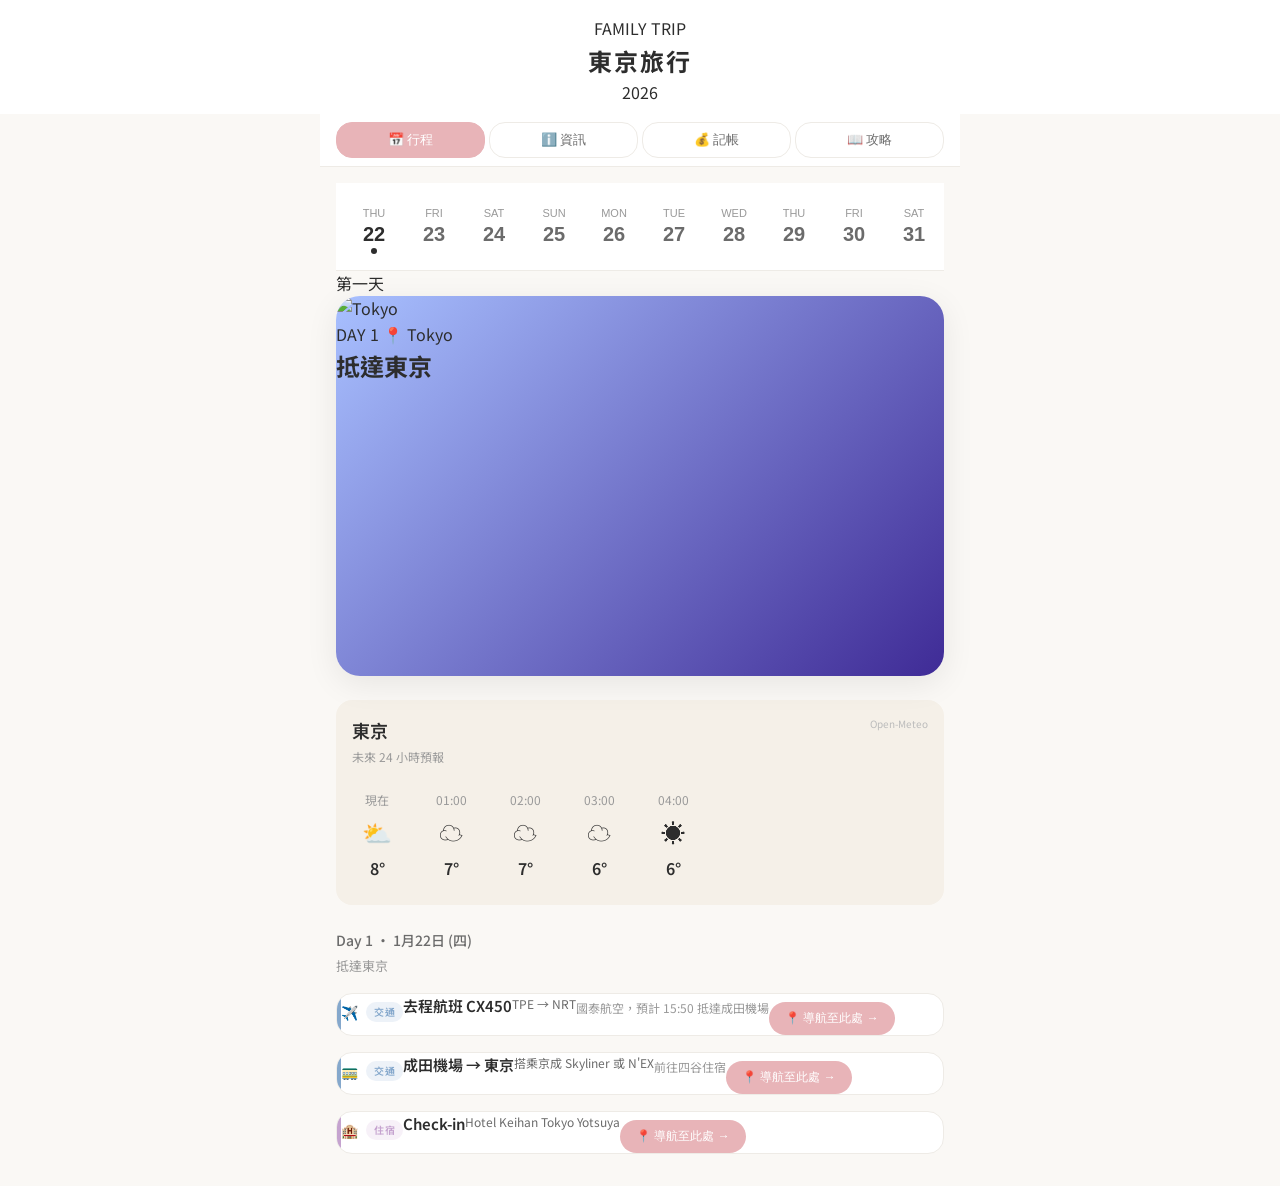
==== index.html @ bd7665ee "Add travel planner web app with Japanese minimal light theme" ====
<!DOCTYPE html>
<html lang="zh-TW">
<head>
    <meta charset="UTF-8">
    <meta name="viewport" content="width=device-width, initial-scale=1.0, maximum-scale=1.0, user-scalable=no">
    <meta name="theme-color" content="#FAF8F5">
    <meta name="apple-mobile-web-app-capable" content="yes">
    <meta name="apple-mobile-web-app-status-bar-style" content="black-translucent">
    <title>🗾 JAPAN TRIP 2026</title>
    <link rel="stylesheet" href="css/styles.css">
    <link rel="preconnect" href="https://fonts.googleapis.com">
    <link rel="preconnect" href="https://fonts.gstatic.com" crossorigin>
    <link href="https://fonts.googleapis.com/css2?family=Inter:wght@400;500;600;700&family=Noto+Sans+TC:wght@400;500;700&display=swap" rel="stylesheet">
</head>
<body>
    <div id="app">
        <!-- Header -->
        <header class="header">
            <div class="header-content">
                <div class="header-top-label">FAMILY TRIP</div>
                <div class="header-main">
                    <h1 class="logo-text">東京旅行</h1>
                    <span class="year-badge">2026</span>
                </div>
            </div>
        </header>

        <!-- Tab Navigation -->
        <nav class="tab-nav">
            <button class="tab-btn active" data-tab="itinerary">📅 行程</button>
            <button class="tab-btn" data-tab="info">ℹ️ 資訊</button>
            <button class="tab-btn" data-tab="budget">💰 記帳</button>
            <button class="tab-btn" data-tab="guide">📖 攻略</button>
        </nav>

        <!-- Main Content -->
        <main class="main-content">
            
            <!-- ==================== Itinerary Tab ==================== -->
            <section id="itineraryTab" class="tab-content active">
                <!-- Day Selector -->
                <div class="day-selector">
                    <div class="day-chips" id="dayChips">
                        <!-- Generated by JS -->
                    </div>
                </div>

                <!-- Day Indicator + Hero Card -->
                <div class="day-hero-container">
                    <div class="day-indicator">
                        <span class="day-num" id="dayIndicatorNum">第一天</span>
                    </div>
                    <div class="hero-card" id="heroCard">
                        <img src="https://images.unsplash.com/photo-1540959733332-eab4deabeeaf?w=800&q=80" alt="Tokyo" class="hero-image">
                        <div class="hero-overlay">
                            <div class="hero-day-badge">DAY 1 📍 東京</div>
                            <h2 class="hero-title">東京輕井澤之旅</h2>
                        </div>
                    </div>
                </div>

                <!-- Weather Card -->
                <div id="weatherCard">
                    <div class="weather-card">
                        <div class="weather-header">
                            <span class="weather-location">載入天氣中...</span>
                        </div>
                    </div>
                </div>

                <!-- Day Header -->
                <h2 class="day-title" id="dayTitle">Day 1 · 1月22日 (四)</h2>
                <p class="day-subtitle" id="daySubtitle">抵達東京</p>

                <!-- Timeline -->
                <div class="timeline" id="timeline">
                    <!-- Generated by JS -->
                </div>
            </section>

            <!-- ==================== Info Tab ==================== -->
            <section id="infoTab" class="tab-content">
                <!-- Flight Info -->
                <div class="info-section">
                    <h2 class="section-title">✈️ 航班資訊</h2>
                    <div id="flightInfo">
                        <!-- Generated by JS -->
                    </div>
                </div>

                <!-- Hotel Info -->
                <div class="info-section">
                    <h2 class="section-title">🏨 住宿資訊</h2>
                    <div id="hotelInfo">
                        <!-- Generated by JS -->
                    </div>
                </div>

                <!-- Emergency Contacts -->
                <div class="info-section">
                    <h2 class="section-title">🆘 緊急聯絡電話</h2>
                    <div id="emergencyInfo">
                        <!-- Generated by JS -->
                    </div>
                </div>
            </section>

            <!-- ==================== Budget Tab ==================== -->
            <section id="budgetTab" class="tab-content">
                <!-- Budget Overview -->
                <div class="budget-overview" id="budgetOverview">
                    <!-- Generated by JS -->
                </div>

                <!-- Calculator -->
                <div class="calculator">
                    <div class="calc-display">
                        <div class="calc-amount" id="calcAmount">¥ 0</div>
                        <div class="calc-converted" id="calcConverted">≈ NT$ 0</div>
                    </div>
                    <div class="calc-grid">
                        <button class="calc-btn" data-value="7">7</button>
                        <button class="calc-btn" data-value="8">8</button>
                        <button class="calc-btn" data-value="9">9</button>
                        <button class="calc-btn clear" data-value="C">C</button>
                        <button class="calc-btn" data-value="4">4</button>
                        <button class="calc-btn" data-value="5">5</button>
                        <button class="calc-btn" data-value="6">6</button>
                        <button class="calc-btn" data-value="DEL">⌫</button>
                        <button class="calc-btn" data-value="1">1</button>
                        <button class="calc-btn" data-value="2">2</button>
                        <button class="calc-btn" data-value="3">3</button>
                        <button class="calc-btn action" id="addExpenseBtn" rowspan="2">記帳</button>
                        <button class="calc-btn" data-value="0">0</button>
                        <button class="calc-btn wide" data-value="00">00</button>
                    </div>
                </div>

                <!-- Category Selector -->
                <div class="category-selector">
                    <button class="category-btn active" data-category="food">🍜 餐飲</button>
                    <button class="category-btn" data-category="transport">🚃 交通</button>
                    <button class="category-btn" data-category="ticket">🎫 門票</button>
                    <button class="category-btn" data-category="shopping">🛒 購物</button>
                    <button class="category-btn" data-category="other">📦 其他</button>
                </div>

                <!-- Expense List -->
                <div class="section-title mt-lg">📊 消費紀錄</div>
                <div id="expenseList">
                    <!-- Generated by JS -->
                </div>
            </section>

            <!-- ==================== Guide Tab ==================== -->
            <section id="guideTab" class="tab-content">
                <h2 class="section-title">📖 景點攻略</h2>
                <p class="day-subtitle mb-lg">精選景點故事與美食推薦</p>
                <div id="guideList">
                    <!-- Generated by JS -->
                </div>
            </section>

        </main>

        <!-- ==================== Settings Modal ==================== -->
        <div class="modal-overlay" id="settingsModal">
            <div class="modal-content">
                <div class="modal-header">
                    <h3 class="modal-title">⚙️ 設定</h3>
                    <button class="modal-close">✕</button>
                </div>
                
                <div class="settings-section">
                    <label class="settings-label">匯率 (¥1 = NT$)</label>
                    <input type="number" id="exchangeRateInput" class="settings-input" step="0.001" value="0.215">
                </div>
                
                <div class="settings-section">
                    <label class="settings-label">預算總額 (¥)</label>
                    <input type="number" id="budgetInput" class="settings-input" value="200000">
                </div>
                
                <button class="nav-button" id="saveSettingsBtn" style="width: 100%; justify-content: center; margin-top: 16px;">
                    💾 儲存設定
                </button>
            </div>
        </div>

    </div>

    <!-- Scripts -->
    <script src="js/data.js"></script>
    <script src="js/weather.js"></script>
    <script src="js/app.js"></script>
</body>
</html>
---- css/styles.css ----
/* ============================================
   Japan Trip 2026 - 日式簡約風 (Japanese Minimal)
   ============================================ */

/* CSS Variables - 暖白色調 */
:root {
  /* 背景色 */
  --bg-primary: #FAF8F5;
  --bg-secondary: #FFFFFF;
  --bg-card: #FFFFFF;
  --bg-warm: #F5F0E8;
  --bg-accent: #FFF5F5;
  
  /* 文字色 */
  --text-primary: #2D2D2D;
  --text-secondary: #6B6B6B;
  --text-muted: #999999;
  --text-light: #BBBBBB;
  
  /* 強調色 */
  --color-primary: #E8B4B8;
  --color-accent: #D4A5A5;
  --color-highlight: #FFE4E1;
  
  /* 分類色彩 */
  --color-attraction: #7EB5A6;
  --color-restaurant: #E8A87C;
  --color-transport: #85A8CC;
  --color-hotel: #C5A3CF;
  --color-shopping: #E8B4B8;
  --color-activity: #F0C987;
  
  /* 邊框 */
  --border-color: #EEEBE6;
  --border-light: #F5F2ED;
  
  /* 間距 */
  --spacing-xs: 4px;
  --spacing-sm: 8px;
  --spacing-md: 16px;
  --spacing-lg: 24px;
  --spacing-xl: 32px;
  
  /* 圓角 */
  --radius-sm: 8px;
  --radius-md: 12px;
  --radius-lg: 16px;
  --radius-xl: 24px;
  --radius-full: 9999px;
  
  /* 陰影 */
  --shadow-sm: 0 2px 8px rgba(0, 0, 0, 0.04);
  --shadow-md: 0 4px 16px rgba(0, 0, 0, 0.06);
  --shadow-lg: 0 8px 32px rgba(0, 0, 0, 0.08);
  
  /* 動畫 */
  --transition-fast: 150ms ease;
  --transition-normal: 250ms ease;
}

/* Reset & Base */
*, *::before, *::after {
  box-sizing: border-box;
  margin: 0;
  padding: 0;
}

html {
  font-size: 16px;
  -webkit-text-size-adjust: 100%;
}

body {
  font-family: 'Noto Sans TC', 'Inter', -apple-system, BlinkMacSystemFont, sans-serif;
  background: var(--bg-primary);
  color: var(--text-primary);
  line-height: 1.6;
  min-height: 100vh;
  -webkit-font-smoothing: antialiased;
}

/* ============================================
   Header - 簡約頂部
   ============================================ */
.header {
  background: var(--bg-secondary);
  padding: var(--spacing-md) var(--spacing-md) var(--spacing-sm);
  text-align: center;
  position: relative;
}

.header-content {
  max-width: 640px;
  margin: 0 auto;
}

.header-label {
  font-size: 10px;
  letter-spacing: 3px;
  color: var(--text-muted);
  text-transform: uppercase;
  margin-bottom: var(--spacing-xs);
}

.logo {
  display: flex;
  align-items: center;
  justify-content: center;
  gap: var(--spacing-sm);
}

.logo-icon {
  display: none;
}

.logo-text {
  font-size: 24px;
  font-weight: 700;
  color: var(--text-primary);
  letter-spacing: 2px;
}

.logo-year {
  display: inline-flex;
  align-items: center;
  padding: 4px 12px;
  background: var(--bg-primary);
  border: 1px solid var(--border-color);
  border-radius: var(--radius-full);
  font-size: 12px;
  font-weight: 600;
  color: var(--text-secondary);
}

.header-subtitle {
  font-size: 10px;
  letter-spacing: 3px;
  color: var(--text-muted);
  text-transform: uppercase;
  margin-bottom: var(--spacing-xs);
}

.settings-btn {
  position: absolute;
  right: var(--spacing-md);
  top: 50%;
  transform: translateY(-50%);
  width: 36px;
  height: 36px;
  border-radius: var(--radius-full);
  background: transparent;
  border: none;
  color: var(--text-secondary);
  font-size: 18px;
  cursor: pointer;
}

/* ============================================
   Date Selector - 橫向日曆
   ============================================ */
.day-selector {
  display: flex;
  align-items: stretch;
  background: var(--bg-secondary);
  padding: var(--spacing-md) 0;
  border-bottom: 1px solid var(--border-color);
  overflow-x: auto;
  -webkit-overflow-scrolling: touch;
}

.day-selector::-webkit-scrollbar {
  display: none;
}

.day-nav-btn {
  display: none;
}

.day-chips {
  display: flex;
  gap: 0;
  width: 100%;
  justify-content: space-around;
  padding: 0 var(--spacing-sm);
}

.day-chip {
  display: flex;
  flex-direction: column;
  align-items: center;
  padding: var(--spacing-sm) var(--spacing-md);
  background: transparent;
  border: none;
  cursor: pointer;
  position: relative;
  min-width: 50px;
}

.day-chip-label {
  font-size: 11px;
  font-weight: 500;
  color: var(--text-muted);
  text-transform: uppercase;
  margin-bottom: 4px;
}

.day-chip-date {
  font-size: 20px;
  font-weight: 600;
  color: var(--text-secondary);
}

.day-chip.active .day-chip-date {
  color: var(--text-primary);
}

.day-chip.active::after {
  content: '';
  position: absolute;
  bottom: 0;
  left: 50%;
  transform: translateX(-50%);
  width: 6px;
  height: 6px;
  background: var(--text-primary);
  border-radius: 50%;
}

/* ============================================
   Tab Navigation
   ============================================ */
.tab-nav {
  display: flex;
  gap: var(--spacing-xs);
  padding: var(--spacing-sm) var(--spacing-md);
  background: var(--bg-secondary);
  border-bottom: 1px solid var(--border-color);
  overflow-x: auto;
  max-width: 640px;
  margin: 0 auto;
}

.tab-btn {
  flex: 1;
  padding: var(--spacing-sm) var(--spacing-md);
  border-radius: var(--radius-lg);
  background: transparent;
  border: 1px solid var(--border-color);
  color: var(--text-secondary);
  font-size: 13px;
  font-weight: 500;
  cursor: pointer;
  transition: all var(--transition-fast);
  white-space: nowrap;
}

.tab-btn:hover {
  background: var(--bg-primary);
}

.tab-btn.active {
  background: var(--color-primary);
  border-color: var(--color-primary);
  color: white;
}

/* ============================================
   Main Content
   ============================================ */
.main-content {
  max-width: 640px;
  margin: 0 auto;
  padding: var(--spacing-md);
}

.tab-content {
  display: none;
  animation: fadeIn var(--transition-normal);
}

.tab-content.active {
  display: block;
}

@keyframes fadeIn {
  from { opacity: 0; transform: translateY(8px); }
  to { opacity: 1; transform: translateY(0); }
}

/* ============================================
   Day Header - 第X天
   ============================================ */
.day-header-section {
  display: flex;
  align-items: flex-start;
  gap: var(--spacing-md);
  margin-bottom: var(--spacing-md);
}

.day-number-vertical {
  writing-mode: vertical-rl;
  font-size: 18px;
  font-weight: 700;
  color: var(--text-secondary);
  letter-spacing: 6px;
  padding: var(--spacing-sm) 0;
  border-left: 2px solid var(--color-primary);
  padding-left: var(--spacing-sm);
}

.day-title {
  font-size: 14px;
  font-weight: 500;
  color: var(--text-secondary);
  margin-bottom: var(--spacing-xs);
}

.day-subtitle {
  font-size: 13px;
  color: var(--text-muted);
  margin-bottom: var(--spacing-md);
}

/* ============================================
   Hero Card - 景點大圖卡片
   ============================================ */
.hero-card {
  position: relative;
  border-radius: var(--radius-xl);
  overflow: hidden;
  margin-bottom: var(--spacing-lg);
  box-shadow: var(--shadow-lg);
  aspect-ratio: 16 / 10;
  background: linear-gradient(135deg, #a8c0ff 0%, #3f2b96 100%);
}

.hero-card-image {
  width: 100%;
  height: 100%;
  object-fit: cover;
}

.hero-card-overlay {
  position: absolute;
  inset: 0;
  background: linear-gradient(
    to bottom,
    transparent 0%,
    transparent 40%,
    rgba(0, 0, 0, 0.6) 100%
  );
  display: flex;
  flex-direction: column;
  justify-content: space-between;
  padding: var(--spacing-md);
}

.hero-card-badge {
  align-self: flex-start;
  display: inline-flex;
  align-items: center;
  gap: var(--spacing-xs);
  padding: 6px 12px;
  background: rgba(255, 255, 255, 0.95);
  border-radius: var(--radius-full);
  font-size: 12px;
  font-weight: 600;
  color: var(--text-primary);
}

.hero-card-content {
  color: white;
}

.hero-card-location {
  font-size: 12px;
  opacity: 0.9;
  margin-bottom: 4px;
}

.hero-card-title {
  font-size: 22px;
  font-weight: 700;
  text-shadow: 0 2px 8px rgba(0, 0, 0, 0.3);
}

/* ============================================
   Weather Card - 天氣預報
   ============================================ */
.weather-card {
  background: var(--bg-warm);
  border-radius: var(--radius-lg);
  padding: var(--spacing-md);
  margin-bottom: var(--spacing-lg);
}

.weather-header {
  display: flex;
  justify-content: space-between;
  align-items: flex-start;
  margin-bottom: var(--spacing-md);
}

.weather-location {
  font-size: 18px;
  font-weight: 600;
  color: var(--text-primary);
}

.weather-subtitle {
  font-size: 12px;
  color: var(--text-muted);
  margin-top: 2px;
}

.weather-temp {
  font-size: 24px;
  font-weight: 700;
  color: var(--text-primary);
}

.weather-credit {
  font-size: 10px;
  color: var(--text-light);
}

.weather-forecast {
  display: flex;
  gap: var(--spacing-lg);
  overflow-x: auto;
  padding: var(--spacing-sm) 0;
  -webkit-overflow-scrolling: touch;
}

.weather-forecast::-webkit-scrollbar {
  display: none;
}

.weather-hour {
  display: flex;
  flex-direction: column;
  align-items: center;
  min-width: 50px;
}

.weather-time {
  font-size: 12px;
  color: var(--text-muted);
  margin-bottom: var(--spacing-xs);
}

.weather-icon {
  font-size: 24px;
  margin-bottom: var(--spacing-xs);
}

.weather-hour-temp {
  font-size: 16px;
  font-weight: 600;
  color: var(--text-primary);
}

/* Legacy weather card support */
.weather-details {
  display: flex;
  gap: var(--spacing-md);
  font-size: 13px;
  color: var(--text-secondary);
}

.weather-warning {
  display: flex;
  align-items: center;
  gap: var(--spacing-sm);
  padding: var(--spacing-sm) var(--spacing-md);
  background: var(--color-highlight);
  border-radius: var(--radius-md);
  font-size: 13px;
  color: #B8860B;
  margin-top: var(--spacing-sm);
}

/* ============================================
   Timeline & Event Cards
   ============================================ */
.timeline {
  position: relative;
}

.timeline-item {
  margin-bottom: var(--spacing-md);
}

.timeline-dot {
  display: none;
}

.timeline-time {
  display: none;
}

/* Event Card - 時間軸卡片 */
.event-card {
  display: flex;
  align-items: stretch;
  background: var(--bg-card);
  border: 1px solid var(--border-color);
  border-radius: var(--radius-lg);
  overflow: hidden;
  transition: all var(--transition-fast);
}

.event-card:hover {
  box-shadow: var(--shadow-md);
  transform: translateY(-2px);
}

/* Card Left Accent */
.event-card::before {
  content: '';
  width: 4px;
  flex-shrink: 0;
}

.event-card.attraction::before { background: var(--color-attraction); }
.event-card.restaurant::before { background: var(--color-restaurant); }
.event-card.transport::before { background: var(--color-transport); }
.event-card.hotel::before { background: var(--color-hotel); }
.event-card.shopping::before { background: var(--color-shopping); }
.event-card.activity::before { background: var(--color-activity); }

/* Card Time Block */
.card-time-block {
  display: flex;
  flex-direction: column;
  align-items: center;
  justify-content: center;
  padding: var(--spacing-md);
  min-width: 65px;
  background: var(--bg-primary);
  border-right: 1px solid var(--border-color);
}

.card-time-icon {
  font-size: 18px;
  margin-bottom: var(--spacing-xs);
  color: var(--text-muted);
}

.card-start-time {
  font-size: 16px;
  font-weight: 700;
  color: var(--text-primary);
}

.card-time-label {
  font-size: 9px;
  color: var(--text-muted);
  text-transform: uppercase;
}

/* Card Main Content */
.card-main {
  flex: 1;
  padding: var(--spacing-md);
  display: flex;
  flex-direction: column;
  justify-content: center;
}

.card-header {
  display: flex;
  align-items: center;
  gap: var(--spacing-sm);
  margin-bottom: var(--spacing-xs);
}

.card-icon {
  font-size: 14px;
}

.card-type {
  font-size: 10px;
  font-weight: 600;
  padding: 2px 8px;
  border-radius: var(--radius-full);
  background: var(--bg-primary);
  text-transform: uppercase;
  letter-spacing: 0.5px;
}

.event-card.attraction .card-type { 
  background: rgba(126, 181, 166, 0.15); 
  color: var(--color-attraction); 
}
.event-card.restaurant .card-type { 
  background: rgba(232, 168, 124, 0.15); 
  color: var(--color-restaurant); 
}
.event-card.transport .card-type { 
  background: rgba(133, 168, 204, 0.15); 
  color: var(--color-transport); 
}
.event-card.hotel .card-type { 
  background: rgba(197, 163, 207, 0.15); 
  color: var(--color-hotel); 
}
.event-card.shopping .card-type { 
  background: rgba(232, 180, 184, 0.15); 
  color: var(--color-shopping); 
}
.event-card.activity .card-type { 
  background: rgba(240, 201, 135, 0.15); 
  color: var(--color-activity); 
}

.card-title {
  font-size: 15px;
  font-weight: 600;
  color: var(--text-primary);
  margin-bottom: 2px;
}

.card-subtitle {
  font-size: 12px;
  color: var(--text-secondary);
}

.card-description {
  font-size: 12px;
  color: var(--text-muted);
  margin-top: var(--spacing-xs);
}

/* Card Right - End Time */
.card-end-block {
  display: flex;
  flex-direction: column;
  align-items: center;
  justify-content: center;
  padding: var(--spacing-md);
  min-width: 55px;
  border-left: 1px solid var(--border-color);
}

.card-end-time {
  font-size: 13px;
  font-weight: 600;
  color: var(--text-secondary);
}

.card-end-label {
  font-size: 9px;
  color: var(--text-muted);
}

/* Tags */
.tags {
  display: flex;
  flex-wrap: wrap;
  gap: var(--spacing-xs);
  margin-top: var(--spacing-sm);
}

.tag {
  padding: 3px 8px;
  border-radius: var(--radius-full);
  font-size: 10px;
  font-weight: 500;
}

.tag-must-eat {
  background: rgba(232, 168, 124, 0.15);
  color: var(--color-restaurant);
}

.tag-must-order {
  background: rgba(240, 201, 135, 0.15);
  color: #B8860B;
}

.tag-must-photo {
  background: rgba(126, 181, 166, 0.15);
  color: var(--color-attraction);
}

.tag-warning {
  background: rgba(239, 68, 68, 0.1);
  color: #DC2626;
}

.tag-tip {
  background: rgba(133, 168, 204, 0.15);
  color: var(--color-transport);
}

/* Navigation Button */
.nav-button {
  display: inline-flex;
  align-items: center;
  gap: var(--spacing-sm);
  padding: var(--spacing-sm) var(--spacing-md);
  background: var(--color-primary);
  color: white;
  border: none;
  border-radius: var(--radius-full);
  font-size: 12px;
  font-weight: 500;
  cursor: pointer;
  transition: all var(--transition-fast);
  margin-top: var(--spacing-sm);
}

.nav-button:hover {
  background: var(--color-accent);
  transform: translateY(-1px);
}

/* ============================================
   Info Tab - 資訊頁面
   ============================================ */
.info-section {
  margin-bottom: var(--spacing-xl);
}

.section-title {
  font-size: 15px;
  font-weight: 600;
  color: var(--text-primary);
  margin-bottom: var(--spacing-md);
  display: flex;
  align-items: center;
  gap: var(--spacing-sm);
}

.info-card {
  background: var(--bg-card);
  border: 1px solid var(--border-color);
  border-radius: var(--radius-lg);
  padding: var(--spacing-md);
}

/* Flight Info */
.flight-info {
  padding: var(--spacing-md) 0;
  border-bottom: 1px solid var(--border-color);
}

.flight-info:last-child {
  border-bottom: none;
  padding-bottom: 0;
}

.flight-info:first-child {
  padding-top: 0;
}

.flight-code {
  font-size: 12px;
  font-weight: 600;
  color: var(--color-transport);
  margin-bottom: var(--spacing-xs);
}

.flight-route {
  display: flex;
  align-items: center;
  gap: var(--spacing-sm);
  font-size: 18px;
  font-weight: 700;
  color: var(--text-primary);
  margin-bottom: var(--spacing-xs);
}

.flight-arrow {
  color: var(--text-muted);
  font-size: 14px;
}

.flight-details {
  font-size: 12px;
  color: var(--text-secondary);
}

/* Hotel Info */
.hotel-item {
  padding: var(--spacing-md) 0;
  border-bottom: 1px solid var(--border-color);
}

.hotel-item:last-child {
  border-bottom: none;
}

.hotel-item:first-child {
  padding-top: 0;
}

.hotel-days {
  font-size: 10px;
  font-weight: 600;
  color: var(--color-hotel);
  margin-bottom: var(--spacing-xs);
  text-transform: uppercase;
}

.hotel-name {
  font-size: 14px;
  font-weight: 600;
  color: var(--text-primary);
  margin-bottom: var(--spacing-xs);
}

.hotel-address,
.hotel-phone {
  font-size: 12px;
  color: var(--text-secondary);
  margin-bottom: 2px;
}

/* Emergency */
.emergency-category {
  padding: var(--spacing-sm) 0;
  border-bottom: 1px solid var(--border-color);
}

.emergency-category:last-child {
  border-bottom: none;
}

.emergency-title {
  font-size: 12px;
  font-weight: 600;
  color: var(--text-primary);
  margin-bottom: var(--spacing-xs);
}

.emergency-item {
  display: flex;
  justify-content: space-between;
  font-size: 12px;
  color: var(--text-secondary);
  padding: 3px 0;
}

.emergency-number {
  font-weight: 600;
  color: var(--color-transport);
  text-decoration: none;
}

/* ============================================
   Budget Tab - 記帳頁面
   ============================================ */
.budget-overview {
  background: linear-gradient(135deg, var(--color-primary) 0%, var(--color-accent) 100%);
  border-radius: var(--radius-xl);
  padding: var(--spacing-lg);
  margin-bottom: var(--spacing-lg);
  color: white;
  text-align: center;
}

.budget-total-label {
  font-size: 11px;
  opacity: 0.9;
  margin-bottom: var(--spacing-xs);
  text-transform: uppercase;
  letter-spacing: 1px;
}

.budget-total {
  font-size: 28px;
  font-weight: 700;
  margin-bottom: var(--spacing-md);
}

.budget-progress {
  height: 5px;
  background: rgba(255, 255, 255, 0.3);
  border-radius: var(--radius-full);
  overflow: hidden;
  margin-bottom: var(--spacing-md);
}

.budget-progress-bar {
  height: 100%;
  background: white;
  border-radius: var(--radius-full);
  transition: width var(--transition-normal);
}

.budget-stats {
  display: flex;
  justify-content: space-between;
  font-size: 12px;
  opacity: 0.9;
}

.budget-spent,
.budget-remaining {
  color: inherit;
}

/* Calculator */
.calculator {
  background: var(--bg-card);
  border: 1px solid var(--border-color);
  border-radius: var(--radius-lg);
  padding: var(--spacing-md);
  margin-bottom: var(--spacing-lg);
}

.calc-display {
  text-align: right;
  padding: var(--spacing-md);
  background: var(--bg-primary);
  border-radius: var(--radius-md);
  margin-bottom: var(--spacing-md);
}

.calc-amount {
  font-size: 28px;
  font-weight: 700;
  color: var(--text-primary);
}

.calc-converted {
  font-size: 13px;
  color: var(--text-secondary);
}

.calc-grid {
  display: grid;
  grid-template-columns: repeat(4, 1fr);
  gap: var(--spacing-sm);
}

.calc-btn {
  padding: var(--spacing-md);
  border-radius: var(--radius-md);
  background: var(--bg-primary);
  border: 1px solid var(--border-color);
  color: var(--text-primary);
  font-size: 18px;
  font-weight: 600;
  cursor: pointer;
  transition: all var(--transition-fast);
}

.calc-btn:hover {
  background: var(--border-color);
}

.calc-btn:active {
  transform: scale(0.95);
}

.calc-btn.action {
  background: var(--color-primary);
  border-color: var(--color-primary);
  color: white;
  grid-row: span 2;
}

.calc-btn.action:hover {
  background: var(--color-accent);
}

.calc-btn.clear {
  color: #DC2626;
}

.calc-btn.wide {
  grid-column: span 2;
}

/* Category Selector */
.category-selector {
  display: flex;
  gap: var(--spacing-sm);
  margin-bottom: var(--spacing-lg);
  overflow-x: auto;
  padding: var(--spacing-xs) 0;
  -webkit-overflow-scrolling: touch;
}

.category-selector::-webkit-scrollbar {
  display: none;
}

.category-btn {
  padding: var(--spacing-sm) var(--spacing-md);
  border-radius: var(--radius-full);
  background: var(--bg-card);
  border: 1px solid var(--border-color);
  color: var(--text-secondary);
  font-size: 12px;
  cursor: pointer;
  white-space: nowrap;
  transition: all var(--transition-fast);
}

.category-btn:hover {
  background: var(--bg-primary);
}

.category-btn.active {
  background: var(--color-primary);
  border-color: var(--color-primary);
  color: white;
}

/* Expense List */
.expense-list {
  background: var(--bg-card);
  border: 1px solid var(--border-color);
  border-radius: var(--radius-lg);
  overflow: hidden;
}

.expense-item {
  display: flex;
  justify-content: space-between;
  align-items: center;
  padding: var(--spacing-md);
  border-bottom: 1px solid var(--border-color);
}

.expense-item:last-child {
  border-bottom: none;
}

.expense-info {
  display: flex;
  align-items: center;
  gap: var(--spacing-sm);
}

.expense-icon {
  width: 32px;
  height: 32px;
  border-radius: var(--radius-md);
  display: flex;
  align-items: center;
  justify-content: center;
  font-size: 16px;
  background: var(--bg-primary);
}

.expense-name {
  font-size: 13px;
  font-weight: 500;
  color: var(--text-primary);
}

.expense-date {
  font-size: 11px;
  color: var(--text-muted);
}

.expense-jpy {
  font-size: 14px;
  font-weight: 600;
  color: var(--text-primary);
  text-align: right;
}

.expense-twd {
  font-size: 11px;
  color: var(--text-muted);
  text-align: right;
}

/* ============================================
   Guide Tab - 攻略頁面
   ============================================ */
.guide-card {
  background: var(--bg-card);
  border: 1px solid var(--border-color);
  border-radius: var(--radius-lg);
  padding: var(--spacing-md);
  margin-bottom: var(--spacing-md);
}

.guide-header {
  display: flex;
  align-items: center;
  gap: var(--spacing-sm);
  margin-bottom: var(--spacing-md);
}

.guide-icon {
  font-size: 24px;
}

.guide-title {
  font-size: 16px;
  font-weight: 600;
  color: var(--text-primary);
}

.guide-section {
  margin-bottom: var(--spacing-md);
}

.guide-section:last-child {
  margin-bottom: 0;
}

.guide-section-title {
  font-size: 12px;
  font-weight: 600;
  color: var(--color-primary);
  margin-bottom: var(--spacing-sm);
}

.guide-text {
  font-size: 13px;
  color: var(--text-secondary);
  line-height: 1.7;
}

.guide-list {
  list-style: none;
}

.guide-list li {
  position: relative;
  padding-left: var(--spacing-md);
  margin-bottom: var(--spacing-xs);
  font-size: 12px;
  color: var(--text-secondary);
}

.guide-list li::before {
  content: '•';
  position: absolute;
  left: 0;
  color: var(--color-primary);
}

.guide-info {
  display: flex;
  gap: var(--spacing-md);
  flex-wrap: wrap;
  font-size: 11px;
  color: var(--text-secondary);
  padding: var(--spacing-sm);
  background: var(--bg-primary);
  border-radius: var(--radius-md);
  margin-bottom: var(--spacing-md);
}

/* ============================================
   Modals
   ============================================ */
.modal-overlay {
  position: fixed;
  inset: 0;
  background: rgba(0, 0, 0, 0.4);
  backdrop-filter: blur(4px);
  z-index: 200;
  display: none;
  align-items: flex-end;
  justify-content: center;
}

.modal-overlay.active {
  display: flex;
}

.modal-content {
  background: var(--bg-card);
  border-radius: var(--radius-xl) var(--radius-xl) 0 0;
  padding: var(--spacing-lg);
  width: 100%;
  max-width: 640px;
  max-height: 80vh;
  overflow-y: auto;
  animation: slideUp var(--transition-normal);
}

@keyframes slideUp {
  from { transform: translateY(100%); }
  to { transform: translateY(0); }
}

.modal-header {
  display: flex;
  justify-content: space-between;
  align-items: center;
  margin-bottom: var(--spacing-lg);
}

.modal-title {
  font-size: 17px;
  font-weight: 600;
}

.modal-close {
  width: 32px;
  height: 32px;
  border-radius: var(--radius-full);
  background: var(--bg-primary);
  border: 1px solid var(--border-color);
  color: var(--text-secondary);
  font-size: 14px;
  cursor: pointer;
  display: flex;
  align-items: center;
  justify-content: center;
}

/* Settings */
.settings-section {
  margin-bottom: var(--spacing-lg);
}

.settings-label {
  font-size: 12px;
  font-weight: 500;
  color: var(--text-secondary);
  margin-bottom: var(--spacing-sm);
  display: block;
}

.settings-input {
  width: 100%;
  padding: var(--spacing-md);
  border-radius: var(--radius-md);
  background: var(--bg-primary);
  border: 1px solid var(--border-color);
  color: var(--text-primary);
  font-size: 15px;
}

.settings-input:focus {
  outline: none;
  border-color: var(--color-primary);
}

/* ============================================
   Empty & Loading States
   ============================================ */
.empty-state {
  text-align: center;
  padding: var(--spacing-xl) var(--spacing-md);
  color: var(--text-muted);
}

.empty-state-icon {
  font-size: 40px;
  margin-bottom: var(--spacing-md);
  opacity: 0.5;
}

.empty-state-text {
  font-size: 14px;
}

.loading {
  display: flex;
  align-items: center;
  justify-content: center;
  padding: var(--spacing-xl);
}

.loading-spinner {
  width: 20px;
  height: 20px;
  border: 2px solid var(--border-color);
  border-top-color: var(--color-primary);
  border-radius: 50%;
  animation: spin 1s linear infinite;
}

@keyframes spin {
  to { transform: rotate(360deg); }
}

/* ============================================
   Utilities
   ============================================ */
.mt-sm { margin-top: var(--spacing-sm); }
.mt-md { margin-top: var(--spacing-md); }
.mt-lg { margin-top: var(--spacing-lg); }
.mb-sm { margin-bottom: var(--spacing-sm); }
.mb-md { margin-bottom: var(--spacing-md); }
.mb-lg { margin-bottom: var(--spacing-lg); }

/* ============================================
   Responsive
   ============================================ */
@media (min-width: 640px) {
  .modal-content {
    border-radius: var(--radius-xl);
    margin: var(--spacing-xl);
  }
  
  .day-chip {
    min-width: 60px;
  }
  
  .calc-btn {
    font-size: 20px;
    padding: var(--spacing-lg);
  }
}
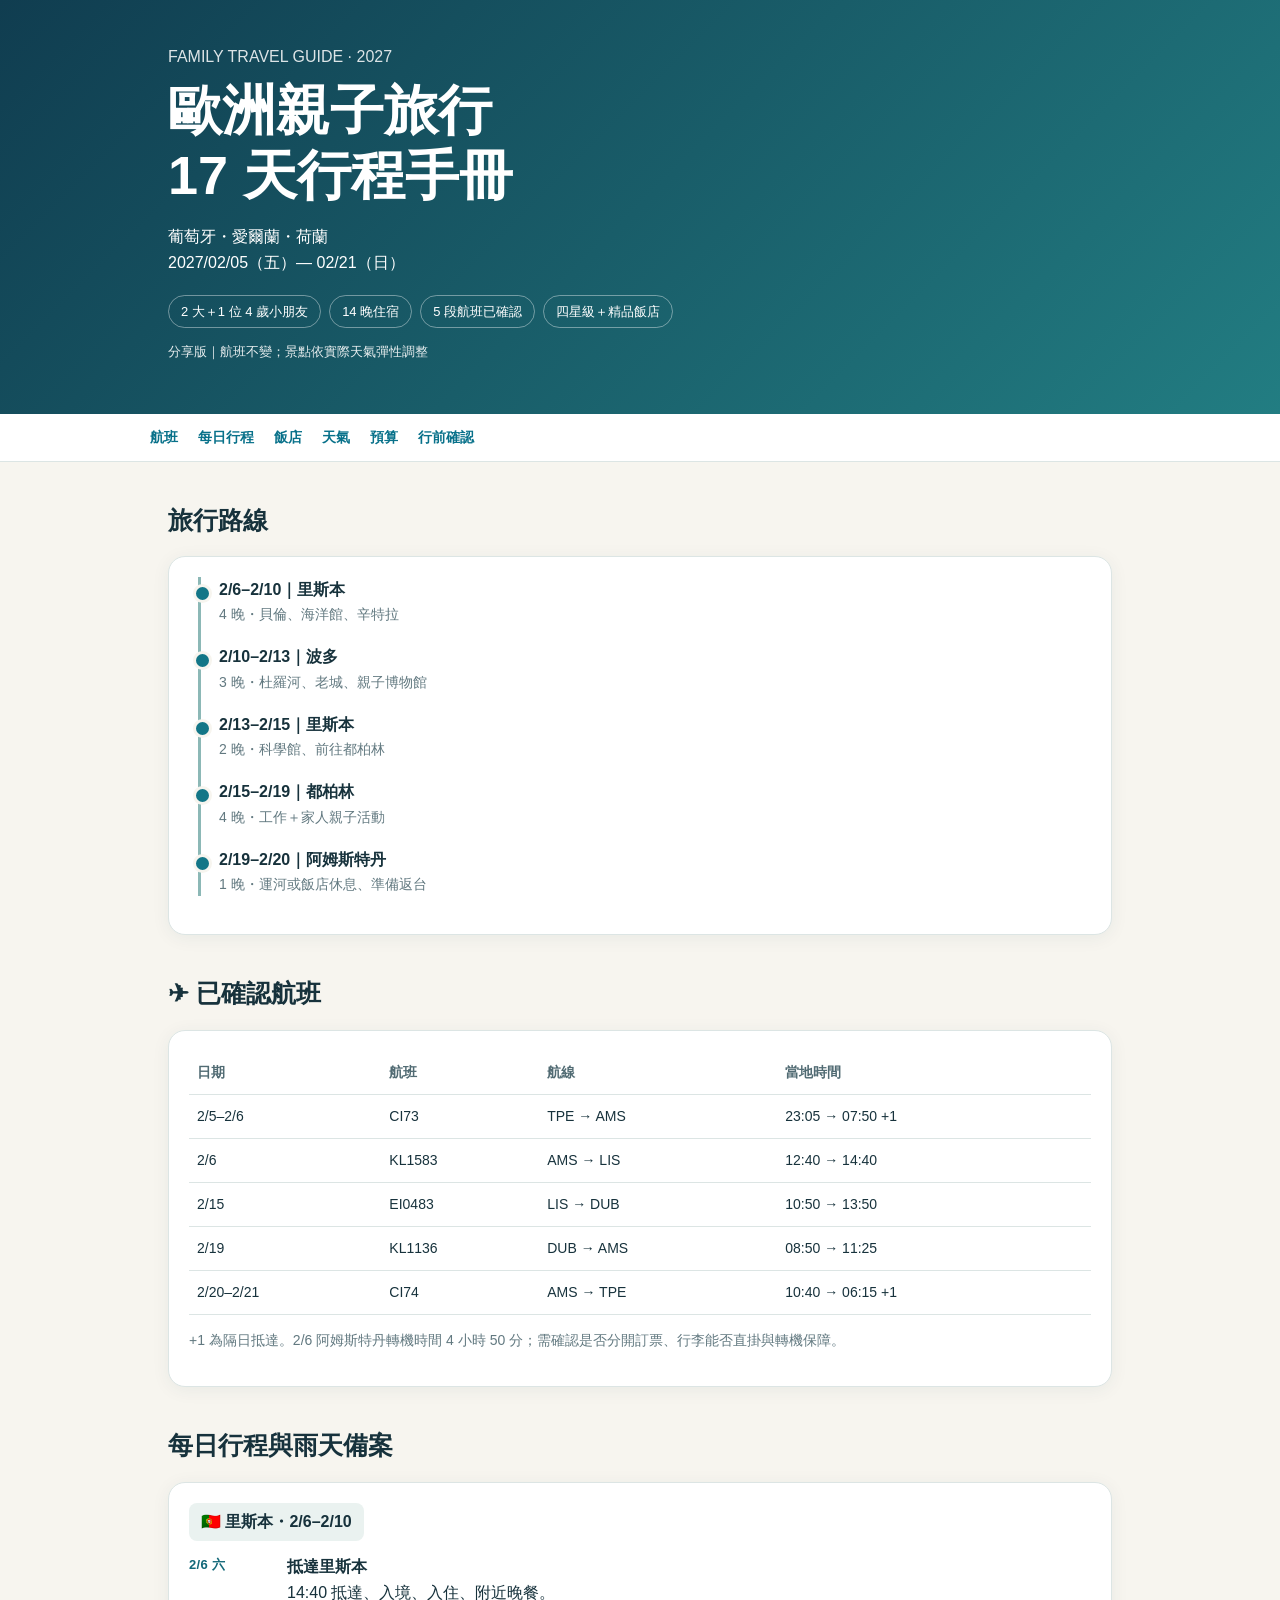
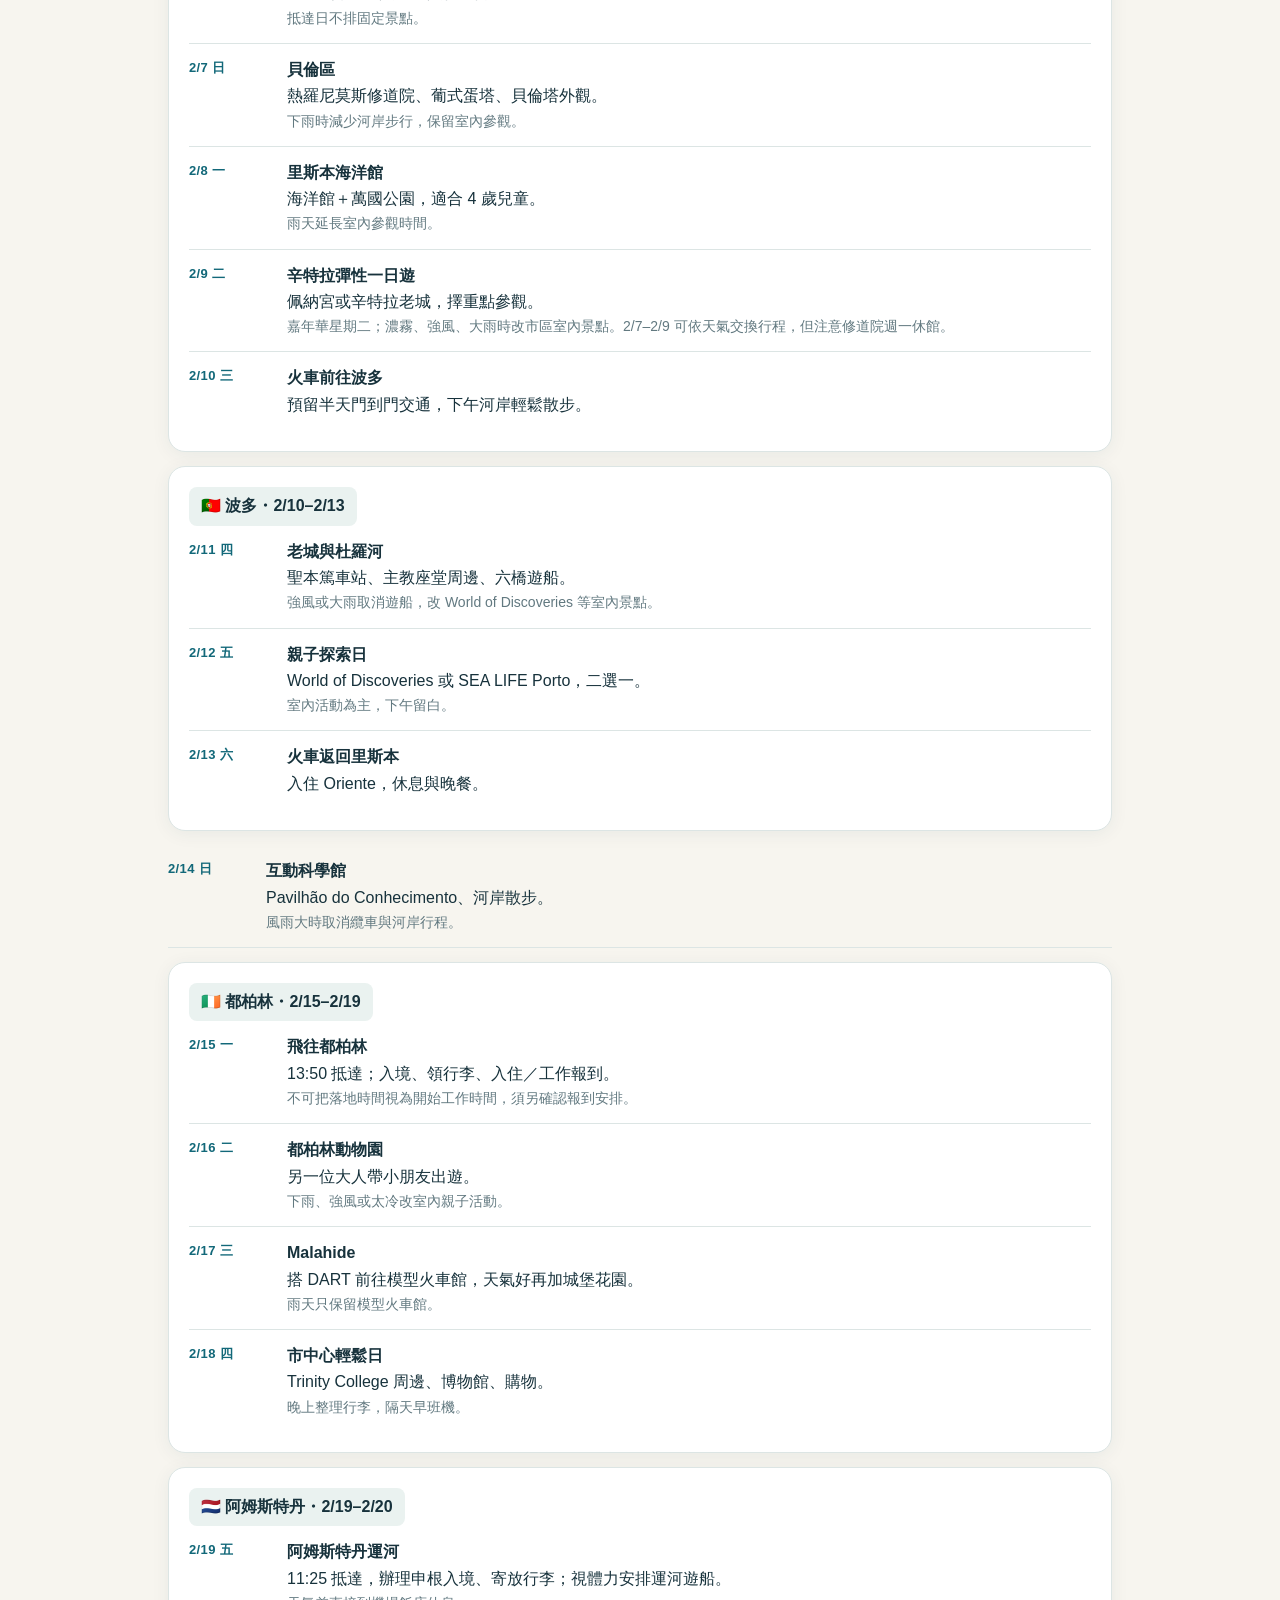
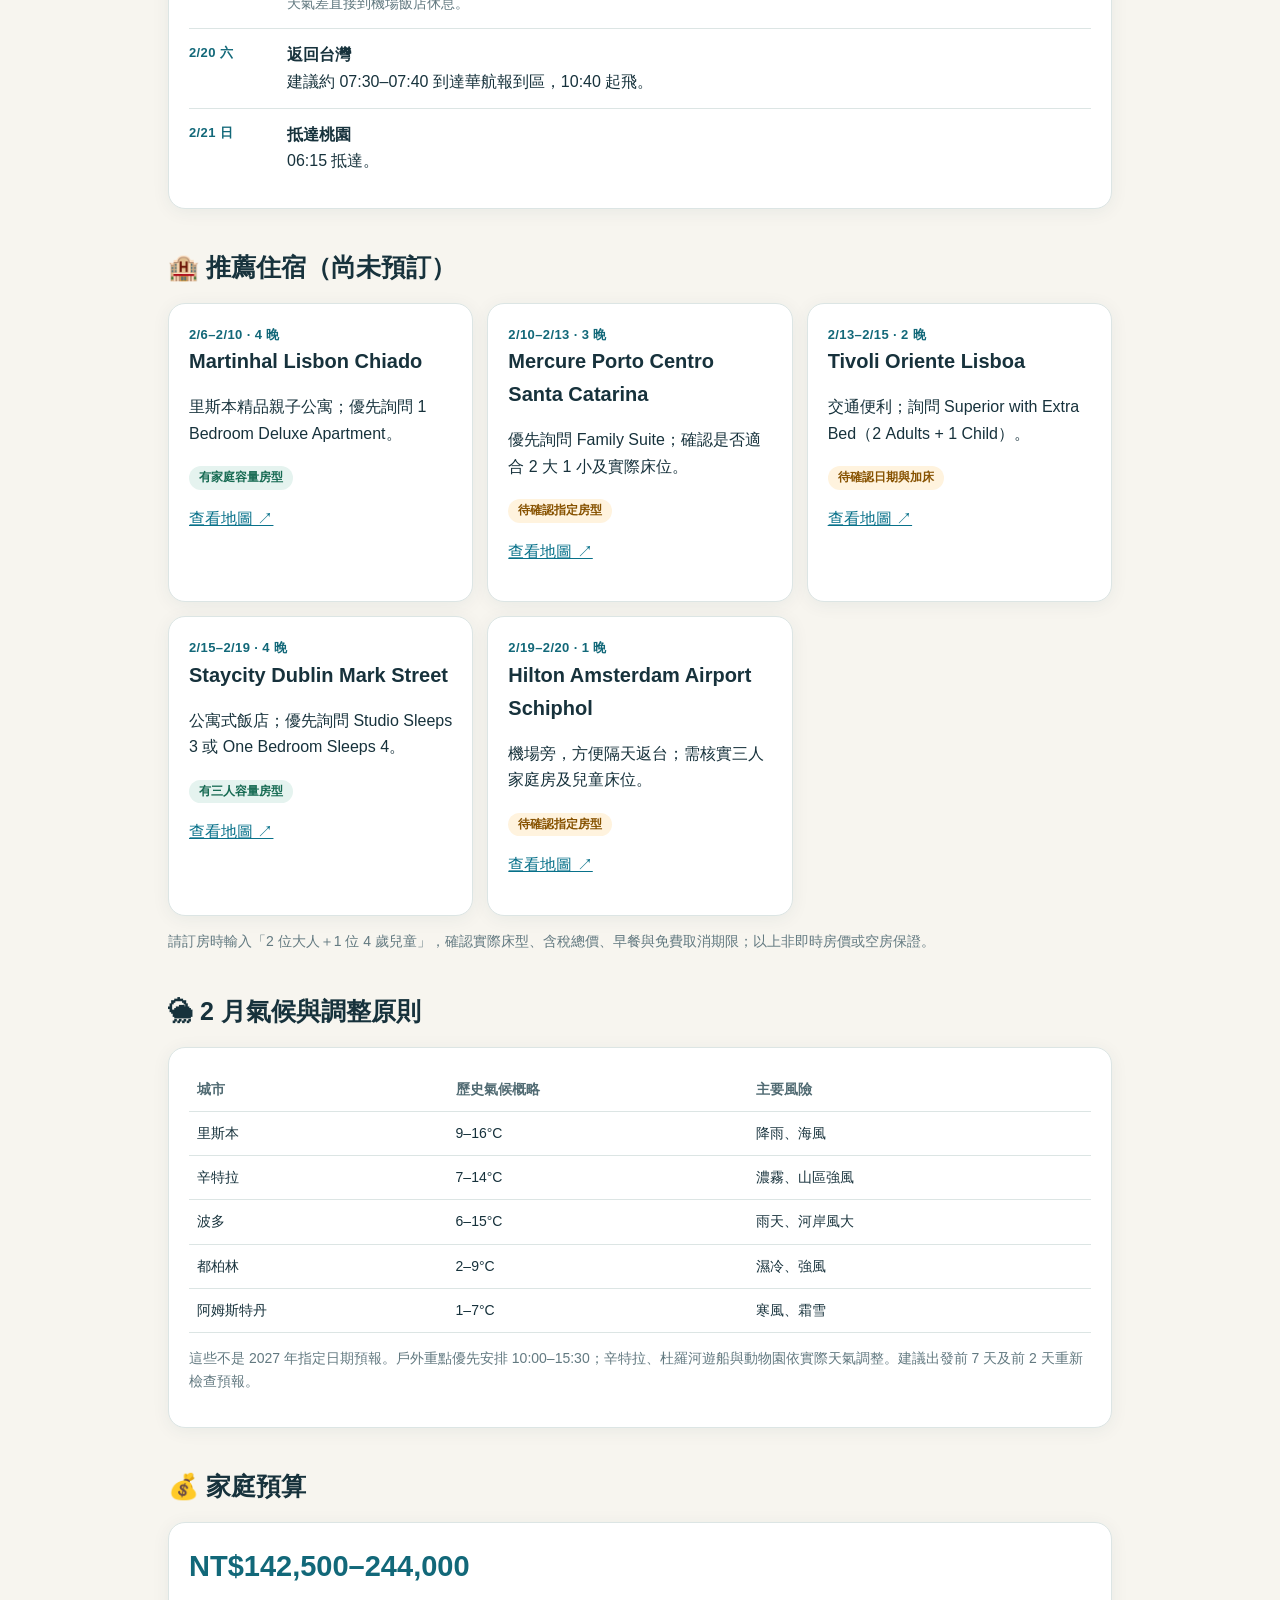
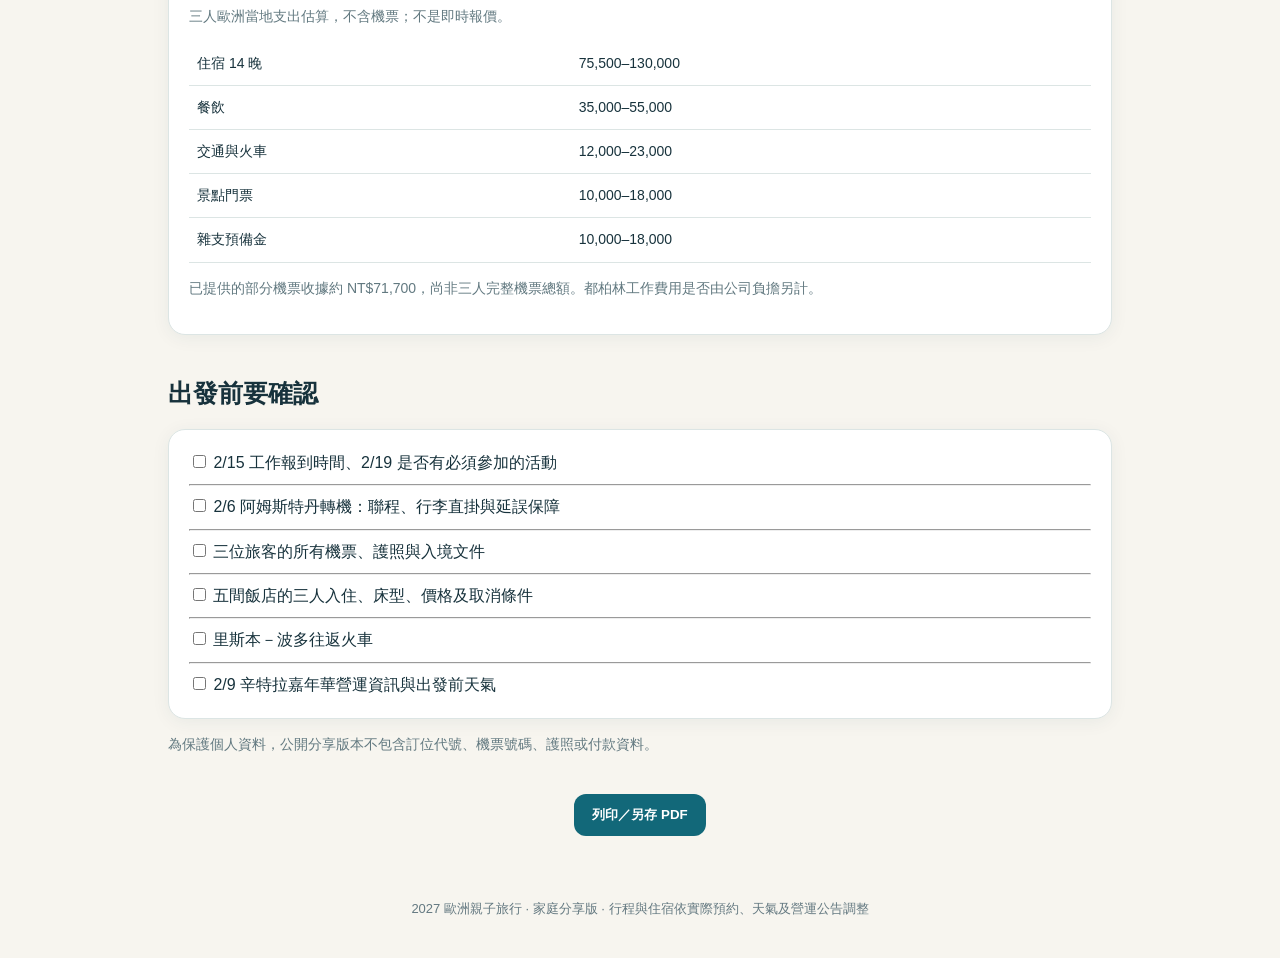
==== commit b0b474b4: "Add files via upload" ====
--- a/index.html
+++ b/index.html
@@ -1,197 +1 @@
-<!DOCTYPE html>
-<html lang="zh-TW">
-<head>
-    <meta charset="UTF-8">
-    <meta name="viewport" content="width=device-width, initial-scale=1.0, maximum-scale=1.0, user-scalable=no">
-    <meta name="theme-color" content="#FAF8F5">
-    <meta name="apple-mobile-web-app-capable" content="yes">
-    <meta name="apple-mobile-web-app-status-bar-style" content="black-translucent">
-    <title>🗾 JAPAN TRIP 2026</title>
-    <link rel="stylesheet" href="css/styles.css">
-    <link rel="preconnect" href="https://fonts.googleapis.com">
-    <link rel="preconnect" href="https://fonts.gstatic.com" crossorigin>
-    <link href="https://fonts.googleapis.com/css2?family=Inter:wght@400;500;600;700&family=Noto+Sans+TC:wght@400;500;700&display=swap" rel="stylesheet">
-</head>
-<body>
-    <div id="app">
-        <!-- Header -->
-        <header class="header">
-            <div class="header-content">
-                <div class="header-top-label">FAMILY TRIP</div>
-                <div class="header-main">
-                    <h1 class="logo-text">東京旅行</h1>
-                    <span class="year-badge">2026</span>
-                </div>
-            </div>
-        </header>
-
-        <!-- Tab Navigation -->
-        <nav class="tab-nav">
-            <button class="tab-btn active" data-tab="itinerary">📅 行程</button>
-            <button class="tab-btn" data-tab="info">ℹ️ 資訊</button>
-            <button class="tab-btn" data-tab="budget">💰 記帳</button>
-            <button class="tab-btn" data-tab="guide">📖 攻略</button>
-        </nav>
-
-        <!-- Main Content -->
-        <main class="main-content">
-            
-            <!-- ==================== Itinerary Tab ==================== -->
-            <section id="itineraryTab" class="tab-content active">
-                <!-- Day Selector -->
-                <div class="day-selector">
-                    <div class="day-chips" id="dayChips">
-                        <!-- Generated by JS -->
-                    </div>
-                </div>
-
-                <!-- Day Indicator + Hero Card -->
-                <div class="day-hero-container">
-                    <div class="day-indicator">
-                        <span class="day-num" id="dayIndicatorNum">第一天</span>
-                    </div>
-                    <div class="hero-card" id="heroCard">
-                        <img src="https://images.unsplash.com/photo-1540959733332-eab4deabeeaf?w=800&q=80" alt="Tokyo" class="hero-image">
-                        <div class="hero-overlay">
-                            <div class="hero-day-badge">DAY 1 📍 東京</div>
-                            <h2 class="hero-title">東京輕井澤之旅</h2>
-                        </div>
-                    </div>
-                </div>
-
-                <!-- Weather Card -->
-                <div id="weatherCard">
-                    <div class="weather-card">
-                        <div class="weather-header">
-                            <span class="weather-location">載入天氣中...</span>
-                        </div>
-                    </div>
-                </div>
-
-                <!-- Day Header -->
-                <h2 class="day-title" id="dayTitle">Day 1 · 1月22日 (四)</h2>
-                <p class="day-subtitle" id="daySubtitle">抵達東京</p>
-
-                <!-- Timeline -->
-                <div class="timeline" id="timeline">
-                    <!-- Generated by JS -->
-                </div>
-            </section>
-
-            <!-- ==================== Info Tab ==================== -->
-            <section id="infoTab" class="tab-content">
-                <!-- Flight Info -->
-                <div class="info-section">
-                    <h2 class="section-title">✈️ 航班資訊</h2>
-                    <div id="flightInfo">
-                        <!-- Generated by JS -->
-                    </div>
-                </div>
-
-                <!-- Hotel Info -->
-                <div class="info-section">
-                    <h2 class="section-title">🏨 住宿資訊</h2>
-                    <div id="hotelInfo">
-                        <!-- Generated by JS -->
-                    </div>
-                </div>
-
-                <!-- Emergency Contacts -->
-                <div class="info-section">
-                    <h2 class="section-title">🆘 緊急聯絡電話</h2>
-                    <div id="emergencyInfo">
-                        <!-- Generated by JS -->
-                    </div>
-                </div>
-            </section>
-
-            <!-- ==================== Budget Tab ==================== -->
-            <section id="budgetTab" class="tab-content">
-                <!-- Budget Overview -->
-                <div class="budget-overview" id="budgetOverview">
-                    <!-- Generated by JS -->
-                </div>
-
-                <!-- Calculator -->
-                <div class="calculator">
-                    <div class="calc-display">
-                        <div class="calc-amount" id="calcAmount">¥ 0</div>
-                        <div class="calc-converted" id="calcConverted">≈ NT$ 0</div>
-                    </div>
-                    <div class="calc-grid">
-                        <button class="calc-btn" data-value="7">7</button>
-                        <button class="calc-btn" data-value="8">8</button>
-                        <button class="calc-btn" data-value="9">9</button>
-                        <button class="calc-btn clear" data-value="C">C</button>
-                        <button class="calc-btn" data-value="4">4</button>
-                        <button class="calc-btn" data-value="5">5</button>
-                        <button class="calc-btn" data-value="6">6</button>
-                        <button class="calc-btn" data-value="DEL">⌫</button>
-                        <button class="calc-btn" data-value="1">1</button>
-                        <button class="calc-btn" data-value="2">2</button>
-                        <button class="calc-btn" data-value="3">3</button>
-                        <button class="calc-btn action" id="addExpenseBtn" rowspan="2">記帳</button>
-                        <button class="calc-btn" data-value="0">0</button>
-                        <button class="calc-btn wide" data-value="00">00</button>
-                    </div>
-                </div>
-
-                <!-- Category Selector -->
-                <div class="category-selector">
-                    <button class="category-btn active" data-category="food">🍜 餐飲</button>
-                    <button class="category-btn" data-category="transport">🚃 交通</button>
-                    <button class="category-btn" data-category="ticket">🎫 門票</button>
-                    <button class="category-btn" data-category="shopping">🛒 購物</button>
-                    <button class="category-btn" data-category="other">📦 其他</button>
-                </div>
-
-                <!-- Expense List -->
-                <div class="section-title mt-lg">📊 消費紀錄</div>
-                <div id="expenseList">
-                    <!-- Generated by JS -->
-                </div>
-            </section>
-
-            <!-- ==================== Guide Tab ==================== -->
-            <section id="guideTab" class="tab-content">
-                <h2 class="section-title">📖 景點攻略</h2>
-                <p class="day-subtitle mb-lg">精選景點故事與美食推薦</p>
-                <div id="guideList">
-                    <!-- Generated by JS -->
-                </div>
-            </section>
-
-        </main>
-
-        <!-- ==================== Settings Modal ==================== -->
-        <div class="modal-overlay" id="settingsModal">
-            <div class="modal-content">
-                <div class="modal-header">
-                    <h3 class="modal-title">⚙️ 設定</h3>
-                    <button class="modal-close">✕</button>
-                </div>
-                
-                <div class="settings-section">
-                    <label class="settings-label">匯率 (¥1 = NT$)</label>
-                    <input type="number" id="exchangeRateInput" class="settings-input" step="0.001" value="0.215">
-                </div>
-                
-                <div class="settings-section">
-                    <label class="settings-label">預算總額 (¥)</label>
-                    <input type="number" id="budgetInput" class="settings-input" value="200000">
-                </div>
-                
-                <button class="nav-button" id="saveSettingsBtn" style="width: 100%; justify-content: center; margin-top: 16px;">
-                    💾 儲存設定
-                </button>
-            </div>
-        </div>
-
-    </div>
-
-    <!-- Scripts -->
-    <script src="js/data.js"></script>
-    <script src="js/weather.js"></script>
-    <script src="js/app.js"></script>
-</body>
-</html>
+<!doctype html><html lang="zh-Hant"><head><meta charset="utf-8"><meta name="viewport" content="width=device-width,initial-scale=1"><meta name="theme-color" content="#123b49"><title>2027 歐洲親子旅行｜家庭行程手冊</title><style>:root{--ink:#17323c;--teal:#126879;--cream:#f7f5ef;--line:#dce5e4}*{box-sizing:border-box}body{margin:0;background:var(--cream);color:var(--ink);font-family:-apple-system,BlinkMacSystemFont,'Noto Sans TC',sans-serif;line-height:1.65}header{background:linear-gradient(135deg,#103d50,#227d82);color:white;padding:44px 20px 38px}main,.wrap{max-width:980px;margin:auto;padding:0 18px}h1{font-size:clamp(30px,6vw,54px);line-height:1.2;margin:8px 0 16px}h2{font-size:25px;margin:38px 0 15px}h3{margin:0 0 8px;font-size:20px}.sub{opacity:.85}.pills{display:flex;flex-wrap:wrap;gap:8px;margin-top:18px}.pill{border:1px solid #ffffff65;border-radius:30px;padding:5px 12px;font-size:13px}.card{background:white;border:1px solid var(--line);border-radius:17px;padding:20px;margin:14px 0;box-shadow:0 3px 18px #123b4910}.grid{display:grid;grid-template-columns:repeat(auto-fit,minmax(245px,1fr));gap:14px}.grid .card{margin:0}.muted{color:#627980;font-size:14px}.date{font-size:13px;color:var(--teal);font-weight:750;letter-spacing:.03em}.tag{display:inline-block;background:#e5f3ef;color:#166a52;border-radius:20px;padding:2px 10px;font-size:12px;font-weight:700}.warn{background:#fff3de;color:#875200}.timeline{border-left:3px solid #8cb8b6;padding-left:18px;margin-left:9px}.timeline article{position:relative;margin:0 0 18px}.timeline article:before{content:'';position:absolute;left:-26px;top:7px;background:#137687;width:13px;height:13px;border-radius:50%;border:3px solid var(--cream)}table{border-collapse:collapse;width:100%;font-size:14px}th,td{text-align:left;padding:10px 8px;border-bottom:1px solid var(--line);vertical-align:top}th{color:#516b73}a{color:#08718a}details{border:1px solid var(--line);background:white;border-radius:14px;padding:12px 16px;margin:10px 0}summary{cursor:pointer;font-weight:750}nav{background:#fff;position:sticky;top:0;z-index:2;overflow:auto;white-space:nowrap;border-bottom:1px solid var(--line);padding:12px max(16px,calc((100vw - 980px)/2));display:flex;gap:20px;font-size:14px}nav a{text-decoration:none;font-weight:700}button{background:var(--teal);color:white;border:0;border-radius:12px;padding:12px 18px;font-weight:700;cursor:pointer}.hero-note{font-size:13px;opacity:.9}.budget{font-size:29px;font-weight:850;color:var(--teal)}footer{padding:38px 18px;color:#647981;text-align:center;font-size:13px}.day{display:grid;grid-template-columns:88px 1fr;gap:10px;padding:13px 0;border-bottom:1px solid var(--line)}.day:last-child{border:0}.day strong{display:block}.small{font-size:13px}.city{background:#eaf2f0;padding:6px 12px;border-radius:8px;display:inline-block;font-weight:750}@media(max-width:600px){.day{grid-template-columns:65px 1fr}th,td{padding:8px 5px;font-size:12px}.card{padding:16px}header{padding-top:35px}}@media print{nav,button{display:none}body{background:white}.card{box-shadow:none}details{break-inside:avoid}}</style></head><body><header><div class="wrap"><div class="sub">FAMILY TRAVEL GUIDE · 2027</div><h1>歐洲親子旅行<br>17 天行程手冊</h1><p>葡萄牙・愛爾蘭・荷蘭<br>2027/02/05（五）— 02/21（日）</p><div class="pills"><span class="pill">2 大＋1 位 4 歲小朋友</span><span class="pill">14 晚住宿</span><span class="pill">5 段航班已確認</span><span class="pill">四星級＋精品飯店</span></div><p class="hero-note">分享版｜航班不變；景點依實際天氣彈性調整</p></div></header><nav><a href="#flights">航班</a><a href="#days">每日行程</a><a href="#hotels">飯店</a><a href="#weather">天氣</a><a href="#budget">預算</a><a href="#todo">行前確認</a></nav><main><section><h2>旅行路線</h2><div class="card"><div class="timeline"><article><b>2/6–2/10｜里斯本</b><div class="muted">4 晚・貝倫、海洋館、辛特拉</div></article><article><b>2/10–2/13｜波多</b><div class="muted">3 晚・杜羅河、老城、親子博物館</div></article><article><b>2/13–2/15｜里斯本</b><div class="muted">2 晚・科學館、前往都柏林</div></article><article><b>2/15–2/19｜都柏林</b><div class="muted">4 晚・工作＋家人親子活動</div></article><article><b>2/19–2/20｜阿姆斯特丹</b><div class="muted">1 晚・運河或飯店休息、準備返台</div></article></div></div></section><section id="flights"><h2>✈ 已確認航班</h2><div class="card"><table><thead><tr><th>日期</th><th>航班</th><th>航線</th><th>當地時間</th></tr></thead><tbody><tr><td>2/5–2/6</td><td>CI73</td><td>TPE → AMS</td><td>23:05 → 07:50 +1</td></tr><tr><td>2/6</td><td>KL1583</td><td>AMS → LIS</td><td>12:40 → 14:40</td></tr><tr><td>2/15</td><td>EI0483</td><td>LIS → DUB</td><td>10:50 → 13:50</td></tr><tr><td>2/19</td><td>KL1136</td><td>DUB → AMS</td><td>08:50 → 11:25</td></tr><tr><td>2/20–2/21</td><td>CI74</td><td>AMS → TPE</td><td>10:40 → 06:15 +1</td></tr></tbody></table><p class="muted">+1 為隔日抵達。2/6 阿姆斯特丹轉機時間 4 小時 50 分；需確認是否分開訂票、行李能否直掛與轉機保障。</p></div></section><section id="days"><h2>每日行程與雨天備案</h2><div class="card"><div class="city">🇵🇹 里斯本・2/6–2/10</div><div class="day"><div class="date">2/6 六</div><div><strong>抵達里斯本</strong>14:40 抵達、入境、入住、附近晚餐。<div class="muted">抵達日不排固定景點。</div></div></div><div class="day"><div class="date">2/7 日</div><div><strong>貝倫區</strong>熱羅尼莫斯修道院、葡式蛋塔、貝倫塔外觀。<div class="muted">下雨時減少河岸步行，保留室內參觀。</div></div></div><div class="day"><div class="date">2/8 一</div><div><strong>里斯本海洋館</strong>海洋館＋萬國公園，適合 4 歲兒童。<div class="muted">雨天延長室內參觀時間。</div></div></div><div class="day"><div class="date">2/9 二</div><div><strong>辛特拉彈性一日遊</strong>佩納宮或辛特拉老城，擇重點參觀。<div class="muted">嘉年華星期二；濃霧、強風、大雨時改市區室內景點。2/7–2/9 可依天氣交換行程，但注意修道院週一休館。</div></div></div><div class="day"><div class="date">2/10 三</div><div><strong>火車前往波多</strong>預留半天門到門交通，下午河岸輕鬆散步。</div></div></div></div><div class="card"><div class="city">🇵🇹 波多・2/10–2/13</div><div class="day"><div class="date">2/11 四</div><div><strong>老城與杜羅河</strong>聖本篤車站、主教座堂周邊、六橋遊船。<div class="muted">強風或大雨取消遊船，改 World of Discoveries 等室內景點。</div></div></div><div class="day"><div class="date">2/12 五</div><div><strong>親子探索日</strong>World of Discoveries 或 SEA LIFE Porto，二選一。<div class="muted">室內活動為主，下午留白。</div></div></div><div class="day"><div class="date">2/13 六</div><div><strong>火車返回里斯本</strong>入住 Oriente，休息與晚餐。</div></div></div><div class="day"><div class="date">2/14 日</div><div><strong>互動科學館</strong>Pavilhão do Conhecimento、河岸散步。<div class="muted">風雨大時取消纜車與河岸行程。</div></div></div></div><div class="card"><div class="city">🇮🇪 都柏林・2/15–2/19</div><div class="day"><div class="date">2/15 一</div><div><strong>飛往都柏林</strong>13:50 抵達；入境、領行李、入住／工作報到。<div class="muted">不可把落地時間視為開始工作時間，須另確認報到安排。</div></div></div><div class="day"><div class="date">2/16 二</div><div><strong>都柏林動物園</strong>另一位大人帶小朋友出遊。<div class="muted">下雨、強風或太冷改室內親子活動。</div></div></div><div class="day"><div class="date">2/17 三</div><div><strong>Malahide</strong>搭 DART 前往模型火車館，天氣好再加城堡花園。<div class="muted">雨天只保留模型火車館。</div></div></div><div class="day"><div class="date">2/18 四</div><div><strong>市中心輕鬆日</strong>Trinity College 周邊、博物館、購物。<div class="muted">晚上整理行李，隔天早班機。</div></div></div></div><div class="card"><div class="city">🇳🇱 阿姆斯特丹・2/19–2/20</div><div class="day"><div class="date">2/19 五</div><div><strong>阿姆斯特丹運河</strong>11:25 抵達，辦理申根入境、寄放行李；視體力安排運河遊船。<div class="muted">天氣差直接到機場飯店休息。</div></div></div><div class="day"><div class="date">2/20 六</div><div><strong>返回台灣</strong>建議約 07:30–07:40 到達華航報到區，10:40 起飛。</div></div><div class="day"><div class="date">2/21 日</div><div><strong>抵達桃園</strong>06:15 抵達。</div></div></div></section><section id="hotels"><h2>🏨 推薦住宿（尚未預訂）</h2><div class="grid"><div class="card"><div class="date">2/6–2/10 · 4 晚</div><h3>Martinhal Lisbon Chiado</h3><p>里斯本精品親子公寓；優先詢問 1 Bedroom Deluxe Apartment。</p><span class="tag">有家庭容量房型</span><p><a href="https://www.google.com/maps/search/?api=1&query=Martinhal+Lisbon+Chiado" target="_blank" rel="noopener">查看地圖 ↗</a></p></div><div class="card"><div class="date">2/10–2/13 · 3 晚</div><h3>Mercure Porto Centro Santa Catarina</h3><p>優先詢問 Family Suite；確認是否適合 2 大 1 小及實際床位。</p><span class="tag warn">待確認指定房型</span><p><a href="https://www.google.com/maps/search/?api=1&query=Mercure+Porto+Centro+Santa+Catarina" target="_blank" rel="noopener">查看地圖 ↗</a></p></div><div class="card"><div class="date">2/13–2/15 · 2 晚</div><h3>Tivoli Oriente Lisboa</h3><p>交通便利；詢問 Superior with Extra Bed（2 Adults + 1 Child）。</p><span class="tag warn">待確認日期與加床</span><p><a href="https://www.google.com/maps/search/?api=1&query=Tivoli+Oriente+Lisboa" target="_blank" rel="noopener">查看地圖 ↗</a></p></div><div class="card"><div class="date">2/15–2/19 · 4 晚</div><h3>Staycity Dublin Mark Street</h3><p>公寓式飯店；優先詢問 Studio Sleeps 3 或 One Bedroom Sleeps 4。</p><span class="tag">有三人容量房型</span><p><a href="https://www.google.com/maps/search/?api=1&query=Staycity+Aparthotels+Dublin+Mark+Street" target="_blank" rel="noopener">查看地圖 ↗</a></p></div><div class="card"><div class="date">2/19–2/20 · 1 晚</div><h3>Hilton Amsterdam Airport Schiphol</h3><p>機場旁，方便隔天返台；需核實三人家庭房及兒童床位。</p><span class="tag warn">待確認指定房型</span><p><a href="https://www.google.com/maps/search/?api=1&query=Hilton+Amsterdam+Airport+Schiphol" target="_blank" rel="noopener">查看地圖 ↗</a></p></div></div><p class="muted">請訂房時輸入「2 位大人＋1 位 4 歲兒童」，確認實際床型、含稅總價、早餐與免費取消期限；以上非即時房價或空房保證。</p></section><section id="weather"><h2>🌦 2 月氣候與調整原則</h2><div class="card"><table><tr><th>城市</th><th>歷史氣候概略</th><th>主要風險</th></tr><tr><td>里斯本</td><td>9–16°C</td><td>降雨、海風</td></tr><tr><td>辛特拉</td><td>7–14°C</td><td>濃霧、山區強風</td></tr><tr><td>波多</td><td>6–15°C</td><td>雨天、河岸風大</td></tr><tr><td>都柏林</td><td>2–9°C</td><td>濕冷、強風</td></tr><tr><td>阿姆斯特丹</td><td>1–7°C</td><td>寒風、霜雪</td></tr></table><p class="muted">這些不是 2027 年指定日期預報。戶外重點優先安排 10:00–15:30；辛特拉、杜羅河遊船與動物園依實際天氣調整。建議出發前 7 天及前 2 天重新檢查預報。</p></div></section><section id="budget"><h2>💰 家庭預算</h2><div class="card"><div class="budget">NT$142,500–244,000</div><p class="muted">三人歐洲當地支出估算，不含機票；不是即時報價。</p><table><tr><td>住宿 14 晚</td><td>75,500–130,000</td></tr><tr><td>餐飲</td><td>35,000–55,000</td></tr><tr><td>交通與火車</td><td>12,000–23,000</td></tr><tr><td>景點門票</td><td>10,000–18,000</td></tr><tr><td>雜支預備金</td><td>10,000–18,000</td></tr></table><p class="muted">已提供的部分機票收據約 NT$71,700，尚非三人完整機票總額。都柏林工作費用是否由公司負擔另計。</p></div></section><section id="todo"><h2>出發前要確認</h2><div class="card"><label><input type="checkbox"> 2/15 工作報到時間、2/19 是否有必須參加的活動</label><hr><label><input type="checkbox"> 2/6 阿姆斯特丹轉機：聯程、行李直掛與延誤保障</label><hr><label><input type="checkbox"> 三位旅客的所有機票、護照與入境文件</label><hr><label><input type="checkbox"> 五間飯店的三人入住、床型、價格及取消條件</label><hr><label><input type="checkbox"> 里斯本－波多往返火車</label><hr><label><input type="checkbox"> 2/9 辛特拉嘉年華營運資訊與出發前天氣</label></div><p class="muted">為保護個人資料，公開分享版本不包含訂位代號、機票號碼、護照或付款資料。</p></section><div style="text-align:center;padding:24px"><button onclick="window.print()">列印／另存 PDF</button></div></main><footer>2027 歐洲親子旅行 · 家庭分享版 · 行程與住宿依實際預約、天氣及營運公告調整</footer></body></html>
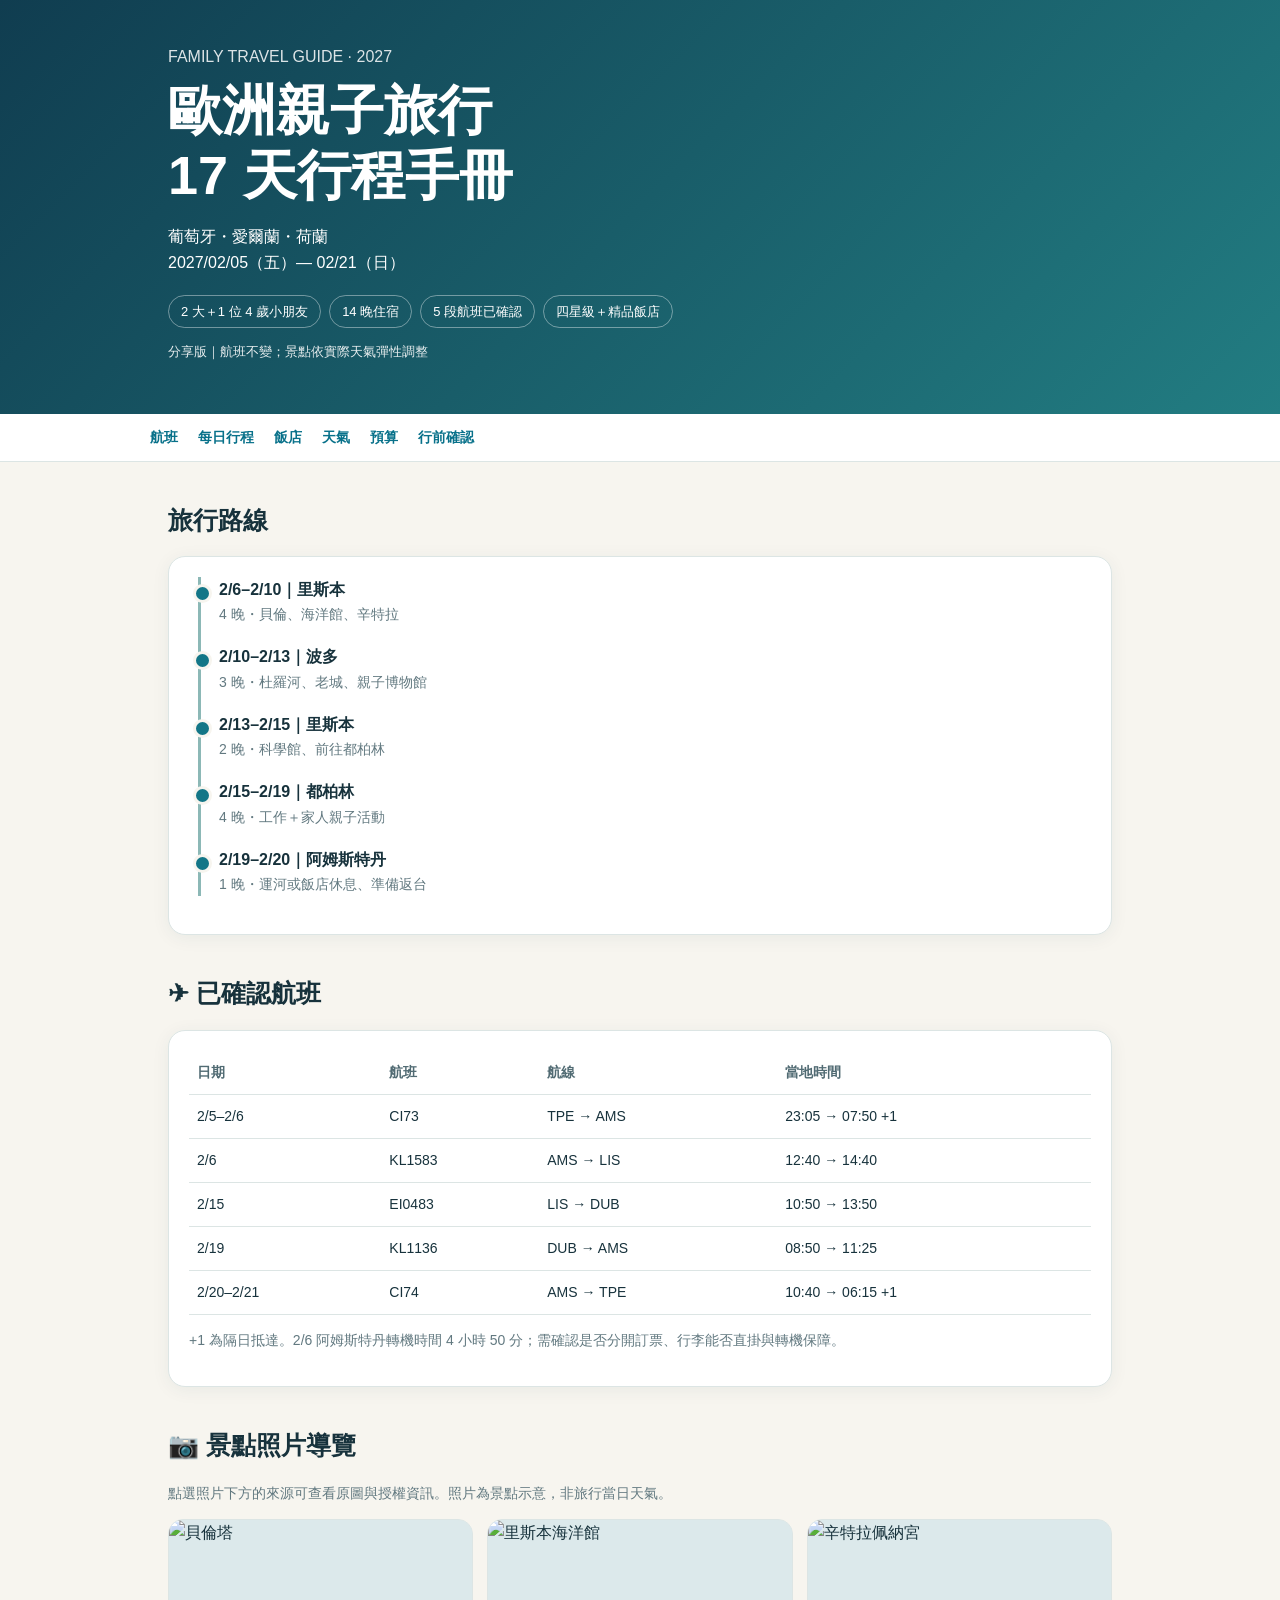
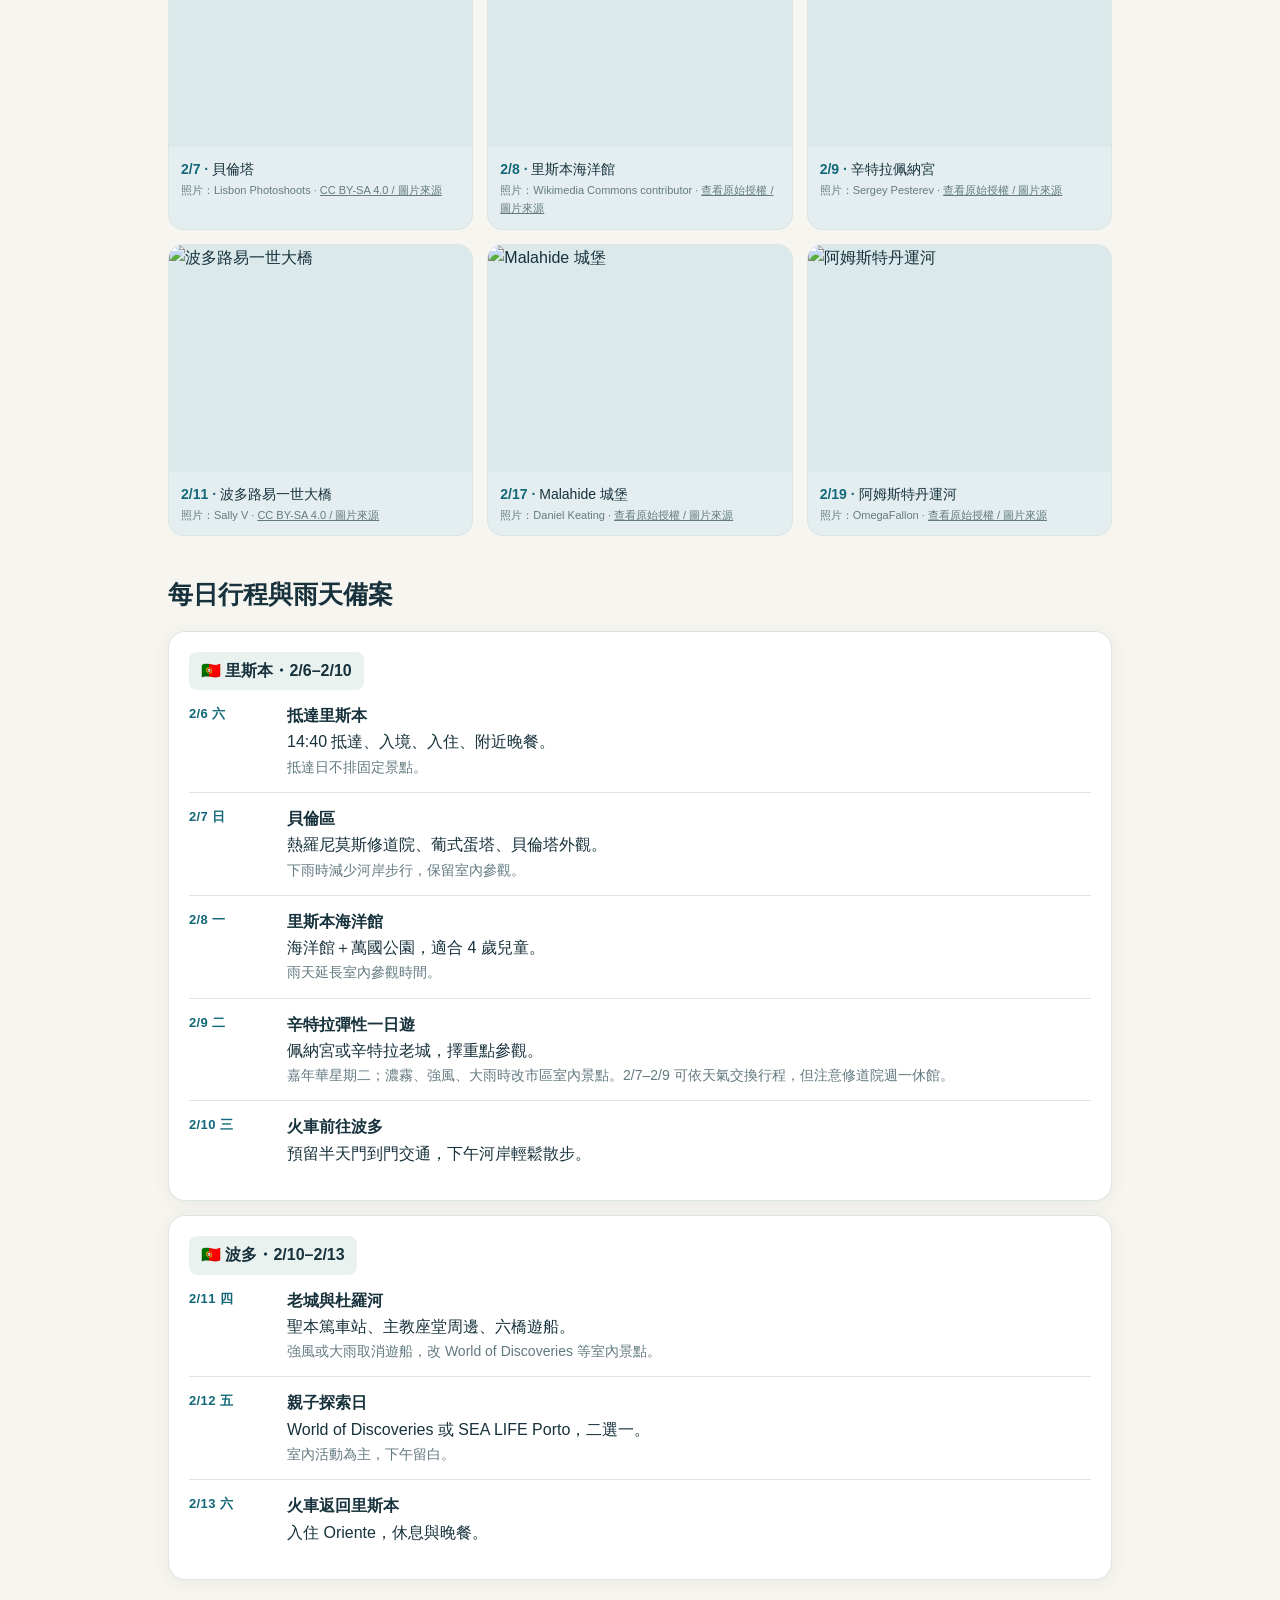
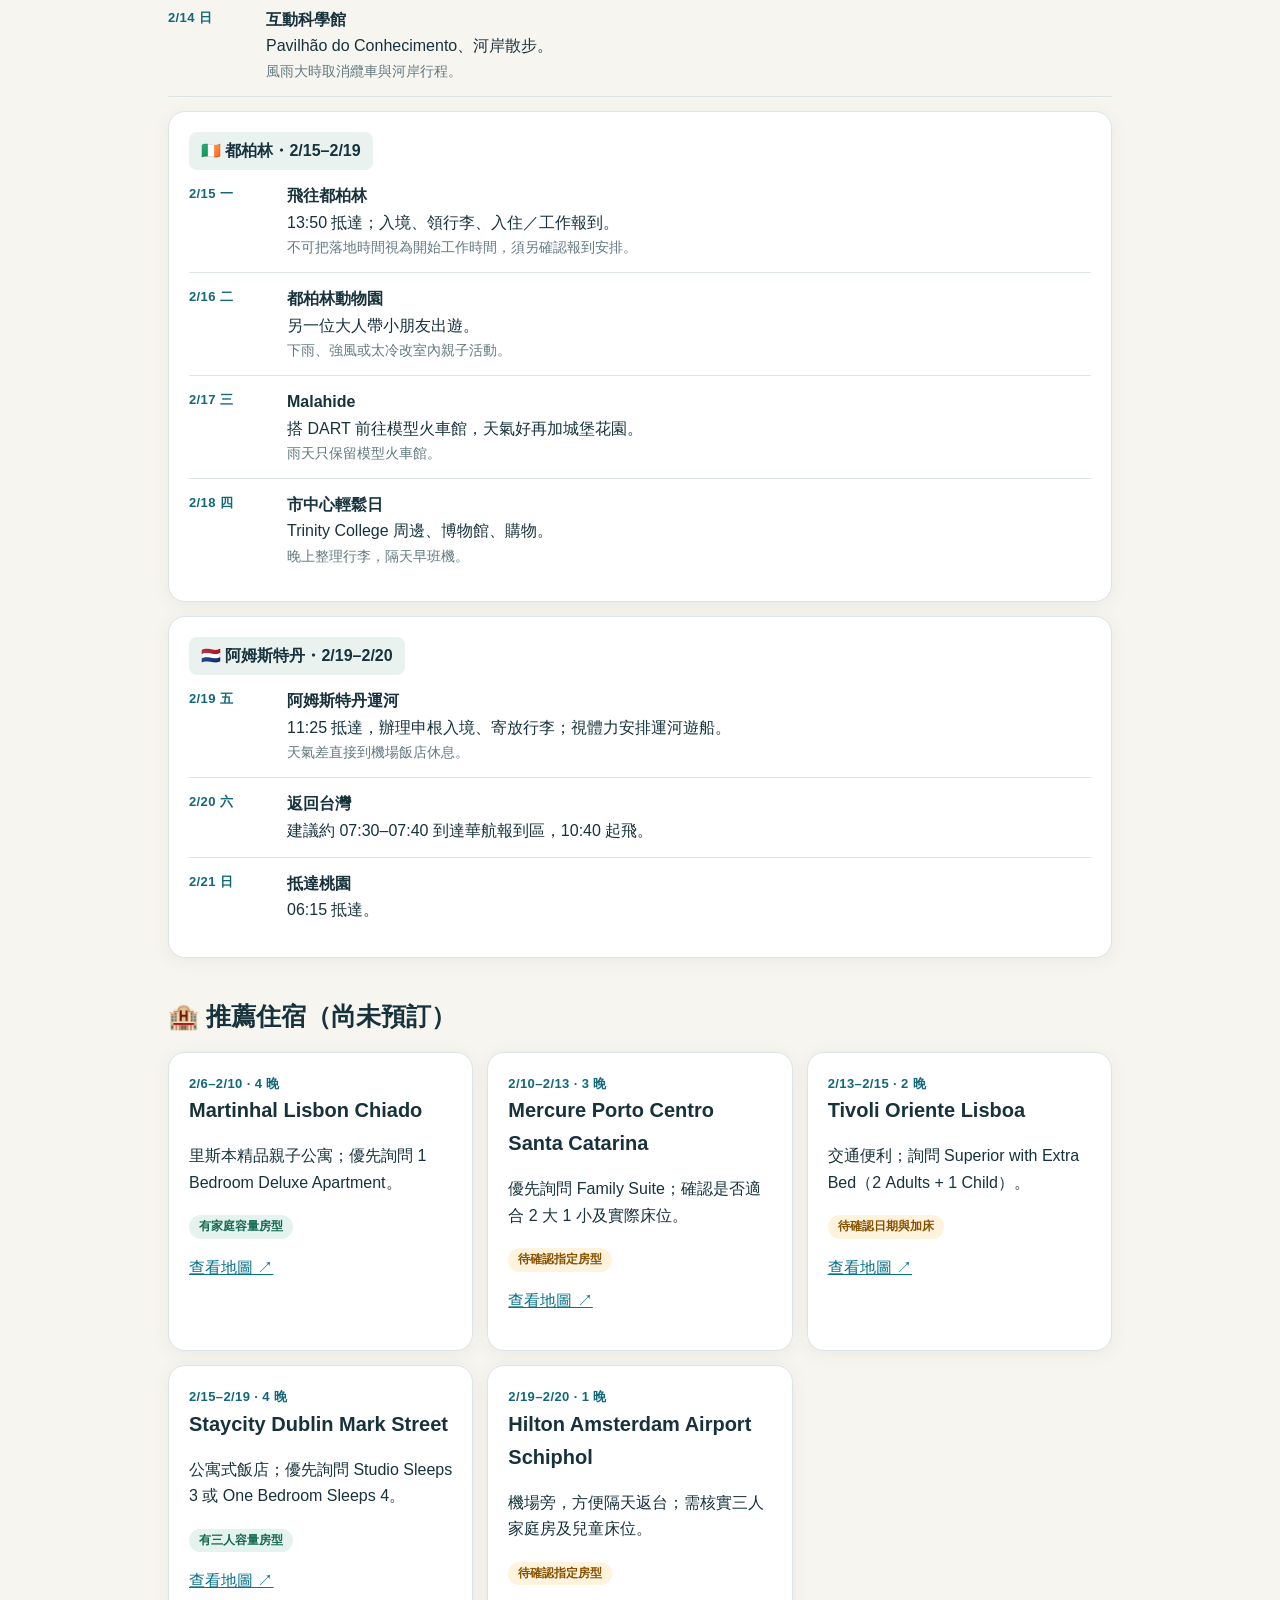
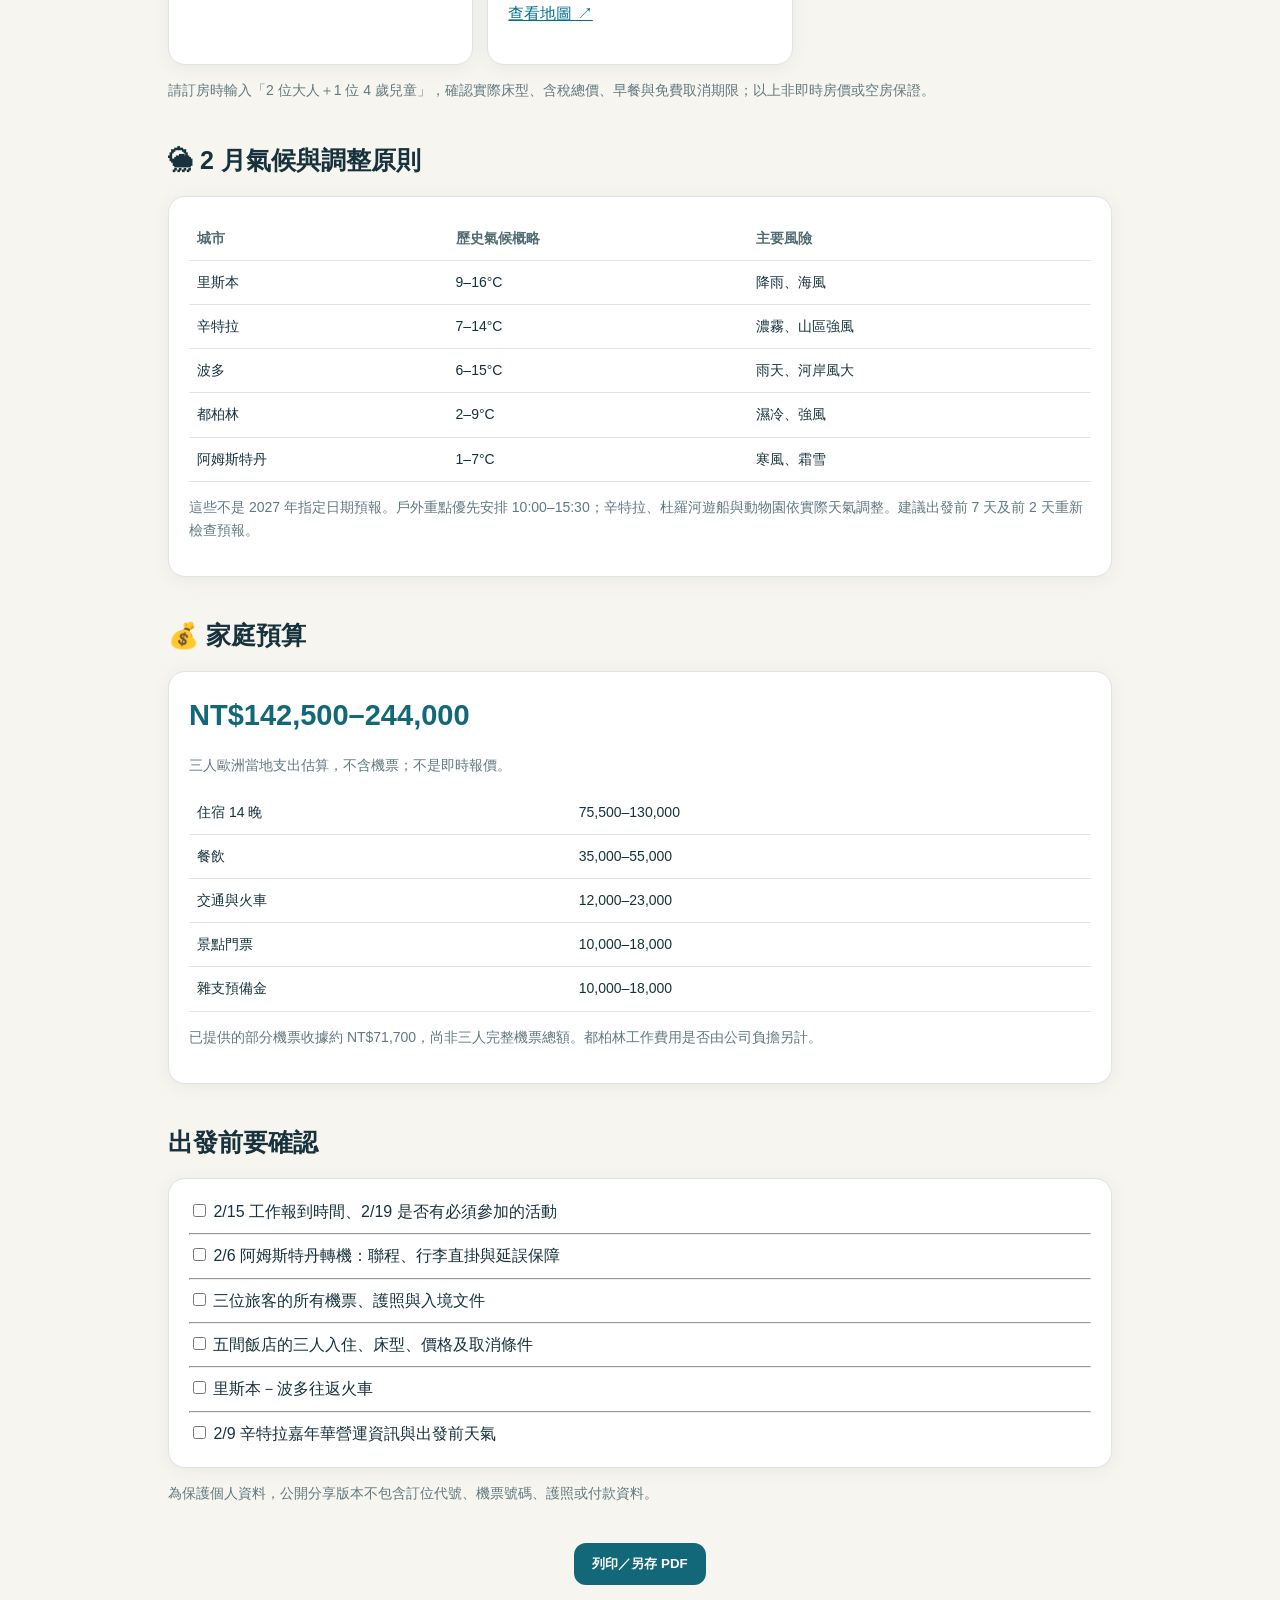
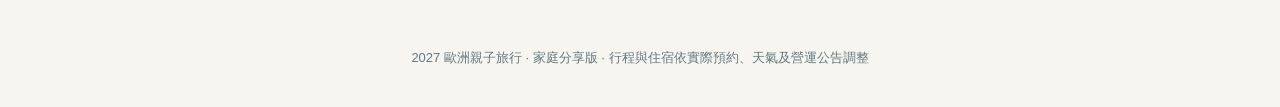
==== commit f5ce0013: "Rename europe-family-trip-2027.html to index.html" ====
--- a/index.html
+++ b/index.html
@@ -1 +1,4 @@
-<!doctype html><html lang="zh-Hant"><head><meta charset="utf-8"><meta name="viewport" content="width=device-width,initial-scale=1"><meta name="theme-color" content="#123b49"><title>2027 歐洲親子旅行｜家庭行程手冊</title><style>:root{--ink:#17323c;--teal:#126879;--cream:#f7f5ef;--line:#dce5e4}*{box-sizing:border-box}body{margin:0;background:var(--cream);color:var(--ink);font-family:-apple-system,BlinkMacSystemFont,'Noto Sans TC',sans-serif;line-height:1.65}header{background:linear-gradient(135deg,#103d50,#227d82);color:white;padding:44px 20px 38px}main,.wrap{max-width:980px;margin:auto;padding:0 18px}h1{font-size:clamp(30px,6vw,54px);line-height:1.2;margin:8px 0 16px}h2{font-size:25px;margin:38px 0 15px}h3{margin:0 0 8px;font-size:20px}.sub{opacity:.85}.pills{display:flex;flex-wrap:wrap;gap:8px;margin-top:18px}.pill{border:1px solid #ffffff65;border-radius:30px;padding:5px 12px;font-size:13px}.card{background:white;border:1px solid var(--line);border-radius:17px;padding:20px;margin:14px 0;box-shadow:0 3px 18px #123b4910}.grid{display:grid;grid-template-columns:repeat(auto-fit,minmax(245px,1fr));gap:14px}.grid .card{margin:0}.muted{color:#627980;font-size:14px}.date{font-size:13px;color:var(--teal);font-weight:750;letter-spacing:.03em}.tag{display:inline-block;background:#e5f3ef;color:#166a52;border-radius:20px;padding:2px 10px;font-size:12px;font-weight:700}.warn{background:#fff3de;color:#875200}.timeline{border-left:3px solid #8cb8b6;padding-left:18px;margin-left:9px}.timeline article{position:relative;margin:0 0 18px}.timeline article:before{content:'';position:absolute;left:-26px;top:7px;background:#137687;width:13px;height:13px;border-radius:50%;border:3px solid var(--cream)}table{border-collapse:collapse;width:100%;font-size:14px}th,td{text-align:left;padding:10px 8px;border-bottom:1px solid var(--line);vertical-align:top}th{color:#516b73}a{color:#08718a}details{border:1px solid var(--line);background:white;border-radius:14px;padding:12px 16px;margin:10px 0}summary{cursor:pointer;font-weight:750}nav{background:#fff;position:sticky;top:0;z-index:2;overflow:auto;white-space:nowrap;border-bottom:1px solid var(--line);padding:12px max(16px,calc((100vw - 980px)/2));display:flex;gap:20px;font-size:14px}nav a{text-decoration:none;font-weight:700}button{background:var(--teal);color:white;border:0;border-radius:12px;padding:12px 18px;font-weight:700;cursor:pointer}.hero-note{font-size:13px;opacity:.9}.budget{font-size:29px;font-weight:850;color:var(--teal)}footer{padding:38px 18px;color:#647981;text-align:center;font-size:13px}.day{display:grid;grid-template-columns:88px 1fr;gap:10px;padding:13px 0;border-bottom:1px solid var(--line)}.day:last-child{border:0}.day strong{display:block}.small{font-size:13px}.city{background:#eaf2f0;padding:6px 12px;border-radius:8px;display:inline-block;font-weight:750}@media(max-width:600px){.day{grid-template-columns:65px 1fr}th,td{padding:8px 5px;font-size:12px}.card{padding:16px}header{padding-top:35px}}@media print{nav,button{display:none}body{background:white}.card{box-shadow:none}details{break-inside:avoid}}</style></head><body><header><div class="wrap"><div class="sub">FAMILY TRAVEL GUIDE · 2027</div><h1>歐洲親子旅行<br>17 天行程手冊</h1><p>葡萄牙・愛爾蘭・荷蘭<br>2027/02/05（五）— 02/21（日）</p><div class="pills"><span class="pill">2 大＋1 位 4 歲小朋友</span><span class="pill">14 晚住宿</span><span class="pill">5 段航班已確認</span><span class="pill">四星級＋精品飯店</span></div><p class="hero-note">分享版｜航班不變；景點依實際天氣彈性調整</p></div></header><nav><a href="#flights">航班</a><a href="#days">每日行程</a><a href="#hotels">飯店</a><a href="#weather">天氣</a><a href="#budget">預算</a><a href="#todo">行前確認</a></nav><main><section><h2>旅行路線</h2><div class="card"><div class="timeline"><article><b>2/6–2/10｜里斯本</b><div class="muted">4 晚・貝倫、海洋館、辛特拉</div></article><article><b>2/10–2/13｜波多</b><div class="muted">3 晚・杜羅河、老城、親子博物館</div></article><article><b>2/13–2/15｜里斯本</b><div class="muted">2 晚・科學館、前往都柏林</div></article><article><b>2/15–2/19｜都柏林</b><div class="muted">4 晚・工作＋家人親子活動</div></article><article><b>2/19–2/20｜阿姆斯特丹</b><div class="muted">1 晚・運河或飯店休息、準備返台</div></article></div></div></section><section id="flights"><h2>✈ 已確認航班</h2><div class="card"><table><thead><tr><th>日期</th><th>航班</th><th>航線</th><th>當地時間</th></tr></thead><tbody><tr><td>2/5–2/6</td><td>CI73</td><td>TPE → AMS</td><td>23:05 → 07:50 +1</td></tr><tr><td>2/6</td><td>KL1583</td><td>AMS → LIS</td><td>12:40 → 14:40</td></tr><tr><td>2/15</td><td>EI0483</td><td>LIS → DUB</td><td>10:50 → 13:50</td></tr><tr><td>2/19</td><td>KL1136</td><td>DUB → AMS</td><td>08:50 → 11:25</td></tr><tr><td>2/20–2/21</td><td>CI74</td><td>AMS → TPE</td><td>10:40 → 06:15 +1</td></tr></tbody></table><p class="muted">+1 為隔日抵達。2/6 阿姆斯特丹轉機時間 4 小時 50 分；需確認是否分開訂票、行李能否直掛與轉機保障。</p></div></section><section id="days"><h2>每日行程與雨天備案</h2><div class="card"><div class="city">🇵🇹 里斯本・2/6–2/10</div><div class="day"><div class="date">2/6 六</div><div><strong>抵達里斯本</strong>14:40 抵達、入境、入住、附近晚餐。<div class="muted">抵達日不排固定景點。</div></div></div><div class="day"><div class="date">2/7 日</div><div><strong>貝倫區</strong>熱羅尼莫斯修道院、葡式蛋塔、貝倫塔外觀。<div class="muted">下雨時減少河岸步行，保留室內參觀。</div></div></div><div class="day"><div class="date">2/8 一</div><div><strong>里斯本海洋館</strong>海洋館＋萬國公園，適合 4 歲兒童。<div class="muted">雨天延長室內參觀時間。</div></div></div><div class="day"><div class="date">2/9 二</div><div><strong>辛特拉彈性一日遊</strong>佩納宮或辛特拉老城，擇重點參觀。<div class="muted">嘉年華星期二；濃霧、強風、大雨時改市區室內景點。2/7–2/9 可依天氣交換行程，但注意修道院週一休館。</div></div></div><div class="day"><div class="date">2/10 三</div><div><strong>火車前往波多</strong>預留半天門到門交通，下午河岸輕鬆散步。</div></div></div></div><div class="card"><div class="city">🇵🇹 波多・2/10–2/13</div><div class="day"><div class="date">2/11 四</div><div><strong>老城與杜羅河</strong>聖本篤車站、主教座堂周邊、六橋遊船。<div class="muted">強風或大雨取消遊船，改 World of Discoveries 等室內景點。</div></div></div><div class="day"><div class="date">2/12 五</div><div><strong>親子探索日</strong>World of Discoveries 或 SEA LIFE Porto，二選一。<div class="muted">室內活動為主，下午留白。</div></div></div><div class="day"><div class="date">2/13 六</div><div><strong>火車返回里斯本</strong>入住 Oriente，休息與晚餐。</div></div></div><div class="day"><div class="date">2/14 日</div><div><strong>互動科學館</strong>Pavilhão do Conhecimento、河岸散步。<div class="muted">風雨大時取消纜車與河岸行程。</div></div></div></div><div class="card"><div class="city">🇮🇪 都柏林・2/15–2/19</div><div class="day"><div class="date">2/15 一</div><div><strong>飛往都柏林</strong>13:50 抵達；入境、領行李、入住／工作報到。<div class="muted">不可把落地時間視為開始工作時間，須另確認報到安排。</div></div></div><div class="day"><div class="date">2/16 二</div><div><strong>都柏林動物園</strong>另一位大人帶小朋友出遊。<div class="muted">下雨、強風或太冷改室內親子活動。</div></div></div><div class="day"><div class="date">2/17 三</div><div><strong>Malahide</strong>搭 DART 前往模型火車館，天氣好再加城堡花園。<div class="muted">雨天只保留模型火車館。</div></div></div><div class="day"><div class="date">2/18 四</div><div><strong>市中心輕鬆日</strong>Trinity College 周邊、博物館、購物。<div class="muted">晚上整理行李，隔天早班機。</div></div></div></div><div class="card"><div class="city">🇳🇱 阿姆斯特丹・2/19–2/20</div><div class="day"><div class="date">2/19 五</div><div><strong>阿姆斯特丹運河</strong>11:25 抵達，辦理申根入境、寄放行李；視體力安排運河遊船。<div class="muted">天氣差直接到機場飯店休息。</div></div></div><div class="day"><div class="date">2/20 六</div><div><strong>返回台灣</strong>建議約 07:30–07:40 到達華航報到區，10:40 起飛。</div></div><div class="day"><div class="date">2/21 日</div><div><strong>抵達桃園</strong>06:15 抵達。</div></div></div></section><section id="hotels"><h2>🏨 推薦住宿（尚未預訂）</h2><div class="grid"><div class="card"><div class="date">2/6–2/10 · 4 晚</div><h3>Martinhal Lisbon Chiado</h3><p>里斯本精品親子公寓；優先詢問 1 Bedroom Deluxe Apartment。</p><span class="tag">有家庭容量房型</span><p><a href="https://www.google.com/maps/search/?api=1&query=Martinhal+Lisbon+Chiado" target="_blank" rel="noopener">查看地圖 ↗</a></p></div><div class="card"><div class="date">2/10–2/13 · 3 晚</div><h3>Mercure Porto Centro Santa Catarina</h3><p>優先詢問 Family Suite；確認是否適合 2 大 1 小及實際床位。</p><span class="tag warn">待確認指定房型</span><p><a href="https://www.google.com/maps/search/?api=1&query=Mercure+Porto+Centro+Santa+Catarina" target="_blank" rel="noopener">查看地圖 ↗</a></p></div><div class="card"><div class="date">2/13–2/15 · 2 晚</div><h3>Tivoli Oriente Lisboa</h3><p>交通便利；詢問 Superior with Extra Bed（2 Adults + 1 Child）。</p><span class="tag warn">待確認日期與加床</span><p><a href="https://www.google.com/maps/search/?api=1&query=Tivoli+Oriente+Lisboa" target="_blank" rel="noopener">查看地圖 ↗</a></p></div><div class="card"><div class="date">2/15–2/19 · 4 晚</div><h3>Staycity Dublin Mark Street</h3><p>公寓式飯店；優先詢問 Studio Sleeps 3 或 One Bedroom Sleeps 4。</p><span class="tag">有三人容量房型</span><p><a href="https://www.google.com/maps/search/?api=1&query=Staycity+Aparthotels+Dublin+Mark+Street" target="_blank" rel="noopener">查看地圖 ↗</a></p></div><div class="card"><div class="date">2/19–2/20 · 1 晚</div><h3>Hilton Amsterdam Airport Schiphol</h3><p>機場旁，方便隔天返台；需核實三人家庭房及兒童床位。</p><span class="tag warn">待確認指定房型</span><p><a href="https://www.google.com/maps/search/?api=1&query=Hilton+Amsterdam+Airport+Schiphol" target="_blank" rel="noopener">查看地圖 ↗</a></p></div></div><p class="muted">請訂房時輸入「2 位大人＋1 位 4 歲兒童」，確認實際床型、含稅總價、早餐與免費取消期限；以上非即時房價或空房保證。</p></section><section id="weather"><h2>🌦 2 月氣候與調整原則</h2><div class="card"><table><tr><th>城市</th><th>歷史氣候概略</th><th>主要風險</th></tr><tr><td>里斯本</td><td>9–16°C</td><td>降雨、海風</td></tr><tr><td>辛特拉</td><td>7–14°C</td><td>濃霧、山區強風</td></tr><tr><td>波多</td><td>6–15°C</td><td>雨天、河岸風大</td></tr><tr><td>都柏林</td><td>2–9°C</td><td>濕冷、強風</td></tr><tr><td>阿姆斯特丹</td><td>1–7°C</td><td>寒風、霜雪</td></tr></table><p class="muted">這些不是 2027 年指定日期預報。戶外重點優先安排 10:00–15:30；辛特拉、杜羅河遊船與動物園依實際天氣調整。建議出發前 7 天及前 2 天重新檢查預報。</p></div></section><section id="budget"><h2>💰 家庭預算</h2><div class="card"><div class="budget">NT$142,500–244,000</div><p class="muted">三人歐洲當地支出估算，不含機票；不是即時報價。</p><table><tr><td>住宿 14 晚</td><td>75,500–130,000</td></tr><tr><td>餐飲</td><td>35,000–55,000</td></tr><tr><td>交通與火車</td><td>12,000–23,000</td></tr><tr><td>景點門票</td><td>10,000–18,000</td></tr><tr><td>雜支預備金</td><td>10,000–18,000</td></tr></table><p class="muted">已提供的部分機票收據約 NT$71,700，尚非三人完整機票總額。都柏林工作費用是否由公司負擔另計。</p></div></section><section id="todo"><h2>出發前要確認</h2><div class="card"><label><input type="checkbox"> 2/15 工作報到時間、2/19 是否有必須參加的活動</label><hr><label><input type="checkbox"> 2/6 阿姆斯特丹轉機：聯程、行李直掛與延誤保障</label><hr><label><input type="checkbox"> 三位旅客的所有機票、護照與入境文件</label><hr><label><input type="checkbox"> 五間飯店的三人入住、床型、價格及取消條件</label><hr><label><input type="checkbox"> 里斯本－波多往返火車</label><hr><label><input type="checkbox"> 2/9 辛特拉嘉年華營運資訊與出發前天氣</label></div><p class="muted">為保護個人資料，公開分享版本不包含訂位代號、機票號碼、護照或付款資料。</p></section><div style="text-align:center;padding:24px"><button onclick="window.print()">列印／另存 PDF</button></div></main><footer>2027 歐洲親子旅行 · 家庭分享版 · 行程與住宿依實際預約、天氣及營運公告調整</footer></body></html>
+<!DOCTYPE html>
+<html lang="zh-Hant"><head><meta charset="utf-8"/><meta content="width=device-width,initial-scale=1" name="viewport"/><meta content="#123b49" name="theme-color"/><title>2027 歐洲親子旅行｜家庭行程手冊</title><style>:root{--ink:#17323c;--teal:#126879;--cream:#f7f5ef;--line:#dce5e4}*{box-sizing:border-box}body{margin:0;background:var(--cream);color:var(--ink);font-family:-apple-system,BlinkMacSystemFont,'Noto Sans TC',sans-serif;line-height:1.65}header{background:linear-gradient(135deg,#103d50,#227d82);color:white;padding:44px 20px 38px}main,.wrap{max-width:980px;margin:auto;padding:0 18px}h1{font-size:clamp(30px,6vw,54px);line-height:1.2;margin:8px 0 16px}h2{font-size:25px;margin:38px 0 15px}h3{margin:0 0 8px;font-size:20px}.sub{opacity:.85}.pills{display:flex;flex-wrap:wrap;gap:8px;margin-top:18px}.pill{border:1px solid #ffffff65;border-radius:30px;padding:5px 12px;font-size:13px}.card{background:white;border:1px solid var(--line);border-radius:17px;padding:20px;margin:14px 0;box-shadow:0 3px 18px #123b4910}.grid{display:grid;grid-template-columns:repeat(auto-fit,minmax(245px,1fr));gap:14px}.grid .card{margin:0}.muted{color:#627980;font-size:14px}.date{font-size:13px;color:var(--teal);font-weight:750;letter-spacing:.03em}.tag{display:inline-block;background:#e5f3ef;color:#166a52;border-radius:20px;padding:2px 10px;font-size:12px;font-weight:700}.warn{background:#fff3de;color:#875200}.timeline{border-left:3px solid #8cb8b6;padding-left:18px;margin-left:9px}.timeline article{position:relative;margin:0 0 18px}.timeline article:before{content:'';position:absolute;left:-26px;top:7px;background:#137687;width:13px;height:13px;border-radius:50%;border:3px solid var(--cream)}table{border-collapse:collapse;width:100%;font-size:14px}th,td{text-align:left;padding:10px 8px;border-bottom:1px solid var(--line);vertical-align:top}th{color:#516b73}a{color:#08718a}details{border:1px solid var(--line);background:white;border-radius:14px;padding:12px 16px;margin:10px 0}summary{cursor:pointer;font-weight:750}nav{background:#fff;position:sticky;top:0;z-index:2;overflow:auto;white-space:nowrap;border-bottom:1px solid var(--line);padding:12px max(16px,calc((100vw - 980px)/2));display:flex;gap:20px;font-size:14px}nav a{text-decoration:none;font-weight:700}button{background:var(--teal);color:white;border:0;border-radius:12px;padding:12px 18px;font-weight:700;cursor:pointer}.hero-note{font-size:13px;opacity:.9}.budget{font-size:29px;font-weight:850;color:var(--teal)}footer{padding:38px 18px;color:#647981;text-align:center;font-size:13px}.day{display:grid;grid-template-columns:88px 1fr;gap:10px;padding:13px 0;border-bottom:1px solid var(--line)}.day:last-child{border:0}.day strong{display:block}.small{font-size:13px}.city{background:#eaf2f0;padding:6px 12px;border-radius:8px;display:inline-block;font-weight:750}@media(max-width:600px){.day{grid-template-columns:65px 1fr}th,td{padding:8px 5px;font-size:12px}.card{padding:16px}header{padding-top:35px}}@media print{nav,button{display:none}body{background:white}.card{box-shadow:none}details{break-inside:avoid}}
+.gallery{display:grid;grid-template-columns:repeat(3,minmax(0,1fr));gap:14px}.photo{margin:0;overflow:hidden;border-radius:15px;background:#e4eef0;border:1px solid var(--line)}.photo img{display:block;width:100%;aspect-ratio:4/3;object-fit:cover;background:#dce9eb}.photo figcaption{padding:11px 12px;font-size:14px}.photo small{display:block;color:#647b80;font-size:11px}.photo a{color:inherit}.photo .datechip{font-weight:700;color:#126879}@media(max-width:680px){.gallery{grid-template-columns:repeat(2,minmax(0,1fr));gap:10px}.photo figcaption{padding:9px;font-size:12px}}
+</style></head><body><header><div class="wrap"><div class="sub">FAMILY TRAVEL GUIDE · 2027</div><h1>歐洲親子旅行<br/>17 天行程手冊</h1><p>葡萄牙・愛爾蘭・荷蘭<br/>2027/02/05（五）— 02/21（日）</p><div class="pills"><span class="pill">2 大＋1 位 4 歲小朋友</span><span class="pill">14 晚住宿</span><span class="pill">5 段航班已確認</span><span class="pill">四星級＋精品飯店</span></div><p class="hero-note">分享版｜航班不變；景點依實際天氣彈性調整</p></div></header><nav><a href="#flights">航班</a><a href="#days">每日行程</a><a href="#hotels">飯店</a><a href="#weather">天氣</a><a href="#budget">預算</a><a href="#todo">行前確認</a></nav><main><section><h2>旅行路線</h2><div class="card"><div class="timeline"><article><b>2/6–2/10｜里斯本</b><div class="muted">4 晚・貝倫、海洋館、辛特拉</div></article><article><b>2/10–2/13｜波多</b><div class="muted">3 晚・杜羅河、老城、親子博物館</div></article><article><b>2/13–2/15｜里斯本</b><div class="muted">2 晚・科學館、前往都柏林</div></article><article><b>2/15–2/19｜都柏林</b><div class="muted">4 晚・工作＋家人親子活動</div></article><article><b>2/19–2/20｜阿姆斯特丹</b><div class="muted">1 晚・運河或飯店休息、準備返台</div></article></div></div></section><section id="flights"><h2>✈ 已確認航班</h2><div class="card"><table><thead><tr><th>日期</th><th>航班</th><th>航線</th><th>當地時間</th></tr></thead><tbody><tr><td>2/5–2/6</td><td>CI73</td><td>TPE → AMS</td><td>23:05 → 07:50 +1</td></tr><tr><td>2/6</td><td>KL1583</td><td>AMS → LIS</td><td>12:40 → 14:40</td></tr><tr><td>2/15</td><td>EI0483</td><td>LIS → DUB</td><td>10:50 → 13:50</td></tr><tr><td>2/19</td><td>KL1136</td><td>DUB → AMS</td><td>08:50 → 11:25</td></tr><tr><td>2/20–2/21</td><td>CI74</td><td>AMS → TPE</td><td>10:40 → 06:15 +1</td></tr></tbody></table><p class="muted">+1 為隔日抵達。2/6 阿姆斯特丹轉機時間 4 小時 50 分；需確認是否分開訂票、行李能否直掛與轉機保障。</p></div></section><section id="attractions"><h2>📷 景點照片導覽</h2><p class="muted">點選照片下方的來源可查看原圖與授權資訊。照片為景點示意，非旅行當日天氣。</p><div class="gallery"><figure class="photo"><img alt="貝倫塔" decoding="async" loading="lazy" src="https://commons.wikimedia.org/wiki/Special:FilePath/Bel%C3%A9m%20Tower%20in%20Lisbon.jpg?width=780"/><figcaption><span class="datechip">2/7 · </span>貝倫塔<small>照片：Lisbon Photoshoots · <a href="https://commons.wikimedia.org/wiki/File:Bel%C3%A9m%20Tower%20in%20Lisbon.jpg" rel="noopener noreferrer" target="_blank">CC BY-SA 4.0 / 圖片來源</a></small></figcaption></figure><figure class="photo"><img alt="里斯本海洋館" decoding="async" loading="lazy" src="https://commons.wikimedia.org/wiki/Special:FilePath/Lisboa-Oceanario.jpg?width=780"/><figcaption><span class="datechip">2/8 · </span>里斯本海洋館<small>照片：Wikimedia Commons contributor · <a href="https://commons.wikimedia.org/wiki/File:Lisboa-Oceanario.jpg" rel="noopener noreferrer" target="_blank">查看原始授權 / 圖片來源</a></small></figcaption></figure><figure class="photo"><img alt="辛特拉佩納宮" decoding="async" loading="lazy" src="https://commons.wikimedia.org/wiki/Special:FilePath/Pena%20Palace%20Sintra.jpg?width=780"/><figcaption><span class="datechip">2/9 · </span>辛特拉佩納宮<small>照片：Sergey Pesterev · <a href="https://commons.wikimedia.org/wiki/File:Pena%20Palace%20Sintra.jpg" rel="noopener noreferrer" target="_blank">查看原始授權 / 圖片來源</a></small></figcaption></figure><figure class="photo"><img alt="波多路易一世大橋" decoding="async" loading="lazy" src="https://commons.wikimedia.org/wiki/Special:FilePath/Dom%20Lu%C3%ADs%20I%20Bridge%20in%20Porto.jpg?width=780"/><figcaption><span class="datechip">2/11 · </span>波多路易一世大橋<small>照片：Sally V · <a href="https://commons.wikimedia.org/wiki/File:Dom%20Lu%C3%ADs%20I%20Bridge%20in%20Porto.jpg" rel="noopener noreferrer" target="_blank">CC BY-SA 4.0 / 圖片來源</a></small></figcaption></figure><figure class="photo"><img alt="Malahide 城堡" decoding="async" loading="lazy" src="https://commons.wikimedia.org/wiki/Special:FilePath/Malahide-Castle.jpg?width=780"/><figcaption><span class="datechip">2/17 · </span>Malahide 城堡<small>照片：Daniel Keating · <a href="https://commons.wikimedia.org/wiki/File:Malahide-Castle.jpg" rel="noopener noreferrer" target="_blank">查看原始授權 / 圖片來源</a></small></figcaption></figure><figure class="photo"><img alt="阿姆斯特丹運河" decoding="async" loading="lazy" src="https://commons.wikimedia.org/wiki/Special:FilePath/Amsterdam%20%E2%80%94%20Canal%20view.jpg?width=780"/><figcaption><span class="datechip">2/19 · </span>阿姆斯特丹運河<small>照片：OmegaFallon · <a href="https://commons.wikimedia.org/wiki/File:Amsterdam%20%E2%80%94%20Canal%20view.jpg" rel="noopener noreferrer" target="_blank">查看原始授權 / 圖片來源</a></small></figcaption></figure></div></section><section id="days"><h2>每日行程與雨天備案</h2><div class="card"><div class="city">🇵🇹 里斯本・2/6–2/10</div><div class="day"><div class="date">2/6 六</div><div><strong>抵達里斯本</strong>14:40 抵達、入境、入住、附近晚餐。<div class="muted">抵達日不排固定景點。</div></div></div><div class="day"><div class="date">2/7 日</div><div><strong>貝倫區</strong>熱羅尼莫斯修道院、葡式蛋塔、貝倫塔外觀。<div class="muted">下雨時減少河岸步行，保留室內參觀。</div></div></div><div class="day"><div class="date">2/8 一</div><div><strong>里斯本海洋館</strong>海洋館＋萬國公園，適合 4 歲兒童。<div class="muted">雨天延長室內參觀時間。</div></div></div><div class="day"><div class="date">2/9 二</div><div><strong>辛特拉彈性一日遊</strong>佩納宮或辛特拉老城，擇重點參觀。<div class="muted">嘉年華星期二；濃霧、強風、大雨時改市區室內景點。2/7–2/9 可依天氣交換行程，但注意修道院週一休館。</div></div></div><div class="day"><div class="date">2/10 三</div><div><strong>火車前往波多</strong>預留半天門到門交通，下午河岸輕鬆散步。</div></div></div><div class="card"><div class="city">🇵🇹 波多・2/10–2/13</div><div class="day"><div class="date">2/11 四</div><div><strong>老城與杜羅河</strong>聖本篤車站、主教座堂周邊、六橋遊船。<div class="muted">強風或大雨取消遊船，改 World of Discoveries 等室內景點。</div></div></div><div class="day"><div class="date">2/12 五</div><div><strong>親子探索日</strong>World of Discoveries 或 SEA LIFE Porto，二選一。<div class="muted">室內活動為主，下午留白。</div></div></div><div class="day"><div class="date">2/13 六</div><div><strong>火車返回里斯本</strong>入住 Oriente，休息與晚餐。</div></div></div><div class="day"><div class="date">2/14 日</div><div><strong>互動科學館</strong>Pavilhão do Conhecimento、河岸散步。<div class="muted">風雨大時取消纜車與河岸行程。</div></div></div><div class="card"><div class="city">🇮🇪 都柏林・2/15–2/19</div><div class="day"><div class="date">2/15 一</div><div><strong>飛往都柏林</strong>13:50 抵達；入境、領行李、入住／工作報到。<div class="muted">不可把落地時間視為開始工作時間，須另確認報到安排。</div></div></div><div class="day"><div class="date">2/16 二</div><div><strong>都柏林動物園</strong>另一位大人帶小朋友出遊。<div class="muted">下雨、強風或太冷改室內親子活動。</div></div></div><div class="day"><div class="date">2/17 三</div><div><strong>Malahide</strong>搭 DART 前往模型火車館，天氣好再加城堡花園。<div class="muted">雨天只保留模型火車館。</div></div></div><div class="day"><div class="date">2/18 四</div><div><strong>市中心輕鬆日</strong>Trinity College 周邊、博物館、購物。<div class="muted">晚上整理行李，隔天早班機。</div></div></div></div><div class="card"><div class="city">🇳🇱 阿姆斯特丹・2/19–2/20</div><div class="day"><div class="date">2/19 五</div><div><strong>阿姆斯特丹運河</strong>11:25 抵達，辦理申根入境、寄放行李；視體力安排運河遊船。<div class="muted">天氣差直接到機場飯店休息。</div></div></div><div class="day"><div class="date">2/20 六</div><div><strong>返回台灣</strong>建議約 07:30–07:40 到達華航報到區，10:40 起飛。</div></div><div class="day"><div class="date">2/21 日</div><div><strong>抵達桃園</strong>06:15 抵達。</div></div></div></section><section id="hotels"><h2>🏨 推薦住宿（尚未預訂）</h2><div class="grid"><div class="card"><div class="date">2/6–2/10 · 4 晚</div><h3>Martinhal Lisbon Chiado</h3><p>里斯本精品親子公寓；優先詢問 1 Bedroom Deluxe Apartment。</p><span class="tag">有家庭容量房型</span><p><a href="https://www.google.com/maps/search/?api=1&amp;query=Martinhal+Lisbon+Chiado" rel="noopener" target="_blank">查看地圖 ↗</a></p></div><div class="card"><div class="date">2/10–2/13 · 3 晚</div><h3>Mercure Porto Centro Santa Catarina</h3><p>優先詢問 Family Suite；確認是否適合 2 大 1 小及實際床位。</p><span class="tag warn">待確認指定房型</span><p><a href="https://www.google.com/maps/search/?api=1&amp;query=Mercure+Porto+Centro+Santa+Catarina" rel="noopener" target="_blank">查看地圖 ↗</a></p></div><div class="card"><div class="date">2/13–2/15 · 2 晚</div><h3>Tivoli Oriente Lisboa</h3><p>交通便利；詢問 Superior with Extra Bed（2 Adults + 1 Child）。</p><span class="tag warn">待確認日期與加床</span><p><a href="https://www.google.com/maps/search/?api=1&amp;query=Tivoli+Oriente+Lisboa" rel="noopener" target="_blank">查看地圖 ↗</a></p></div><div class="card"><div class="date">2/15–2/19 · 4 晚</div><h3>Staycity Dublin Mark Street</h3><p>公寓式飯店；優先詢問 Studio Sleeps 3 或 One Bedroom Sleeps 4。</p><span class="tag">有三人容量房型</span><p><a href="https://www.google.com/maps/search/?api=1&amp;query=Staycity+Aparthotels+Dublin+Mark+Street" rel="noopener" target="_blank">查看地圖 ↗</a></p></div><div class="card"><div class="date">2/19–2/20 · 1 晚</div><h3>Hilton Amsterdam Airport Schiphol</h3><p>機場旁，方便隔天返台；需核實三人家庭房及兒童床位。</p><span class="tag warn">待確認指定房型</span><p><a href="https://www.google.com/maps/search/?api=1&amp;query=Hilton+Amsterdam+Airport+Schiphol" rel="noopener" target="_blank">查看地圖 ↗</a></p></div></div><p class="muted">請訂房時輸入「2 位大人＋1 位 4 歲兒童」，確認實際床型、含稅總價、早餐與免費取消期限；以上非即時房價或空房保證。</p></section><section id="weather"><h2>🌦 2 月氣候與調整原則</h2><div class="card"><table><tr><th>城市</th><th>歷史氣候概略</th><th>主要風險</th></tr><tr><td>里斯本</td><td>9–16°C</td><td>降雨、海風</td></tr><tr><td>辛特拉</td><td>7–14°C</td><td>濃霧、山區強風</td></tr><tr><td>波多</td><td>6–15°C</td><td>雨天、河岸風大</td></tr><tr><td>都柏林</td><td>2–9°C</td><td>濕冷、強風</td></tr><tr><td>阿姆斯特丹</td><td>1–7°C</td><td>寒風、霜雪</td></tr></table><p class="muted">這些不是 2027 年指定日期預報。戶外重點優先安排 10:00–15:30；辛特拉、杜羅河遊船與動物園依實際天氣調整。建議出發前 7 天及前 2 天重新檢查預報。</p></div></section><section id="budget"><h2>💰 家庭預算</h2><div class="card"><div class="budget">NT$142,500–244,000</div><p class="muted">三人歐洲當地支出估算，不含機票；不是即時報價。</p><table><tr><td>住宿 14 晚</td><td>75,500–130,000</td></tr><tr><td>餐飲</td><td>35,000–55,000</td></tr><tr><td>交通與火車</td><td>12,000–23,000</td></tr><tr><td>景點門票</td><td>10,000–18,000</td></tr><tr><td>雜支預備金</td><td>10,000–18,000</td></tr></table><p class="muted">已提供的部分機票收據約 NT$71,700，尚非三人完整機票總額。都柏林工作費用是否由公司負擔另計。</p></div></section><section id="todo"><h2>出發前要確認</h2><div class="card"><label><input type="checkbox"/> 2/15 工作報到時間、2/19 是否有必須參加的活動</label><hr/><label><input type="checkbox"/> 2/6 阿姆斯特丹轉機：聯程、行李直掛與延誤保障</label><hr/><label><input type="checkbox"/> 三位旅客的所有機票、護照與入境文件</label><hr/><label><input type="checkbox"/> 五間飯店的三人入住、床型、價格及取消條件</label><hr/><label><input type="checkbox"/> 里斯本－波多往返火車</label><hr/><label><input type="checkbox"/> 2/9 辛特拉嘉年華營運資訊與出發前天氣</label></div><p class="muted">為保護個人資料，公開分享版本不包含訂位代號、機票號碼、護照或付款資料。</p></section><div style="text-align:center;padding:24px"><button onclick="window.print()">列印／另存 PDF</button></div></main><footer>2027 歐洲親子旅行 · 家庭分享版 · 行程與住宿依實際預約、天氣及營運公告調整</footer></body></html>
